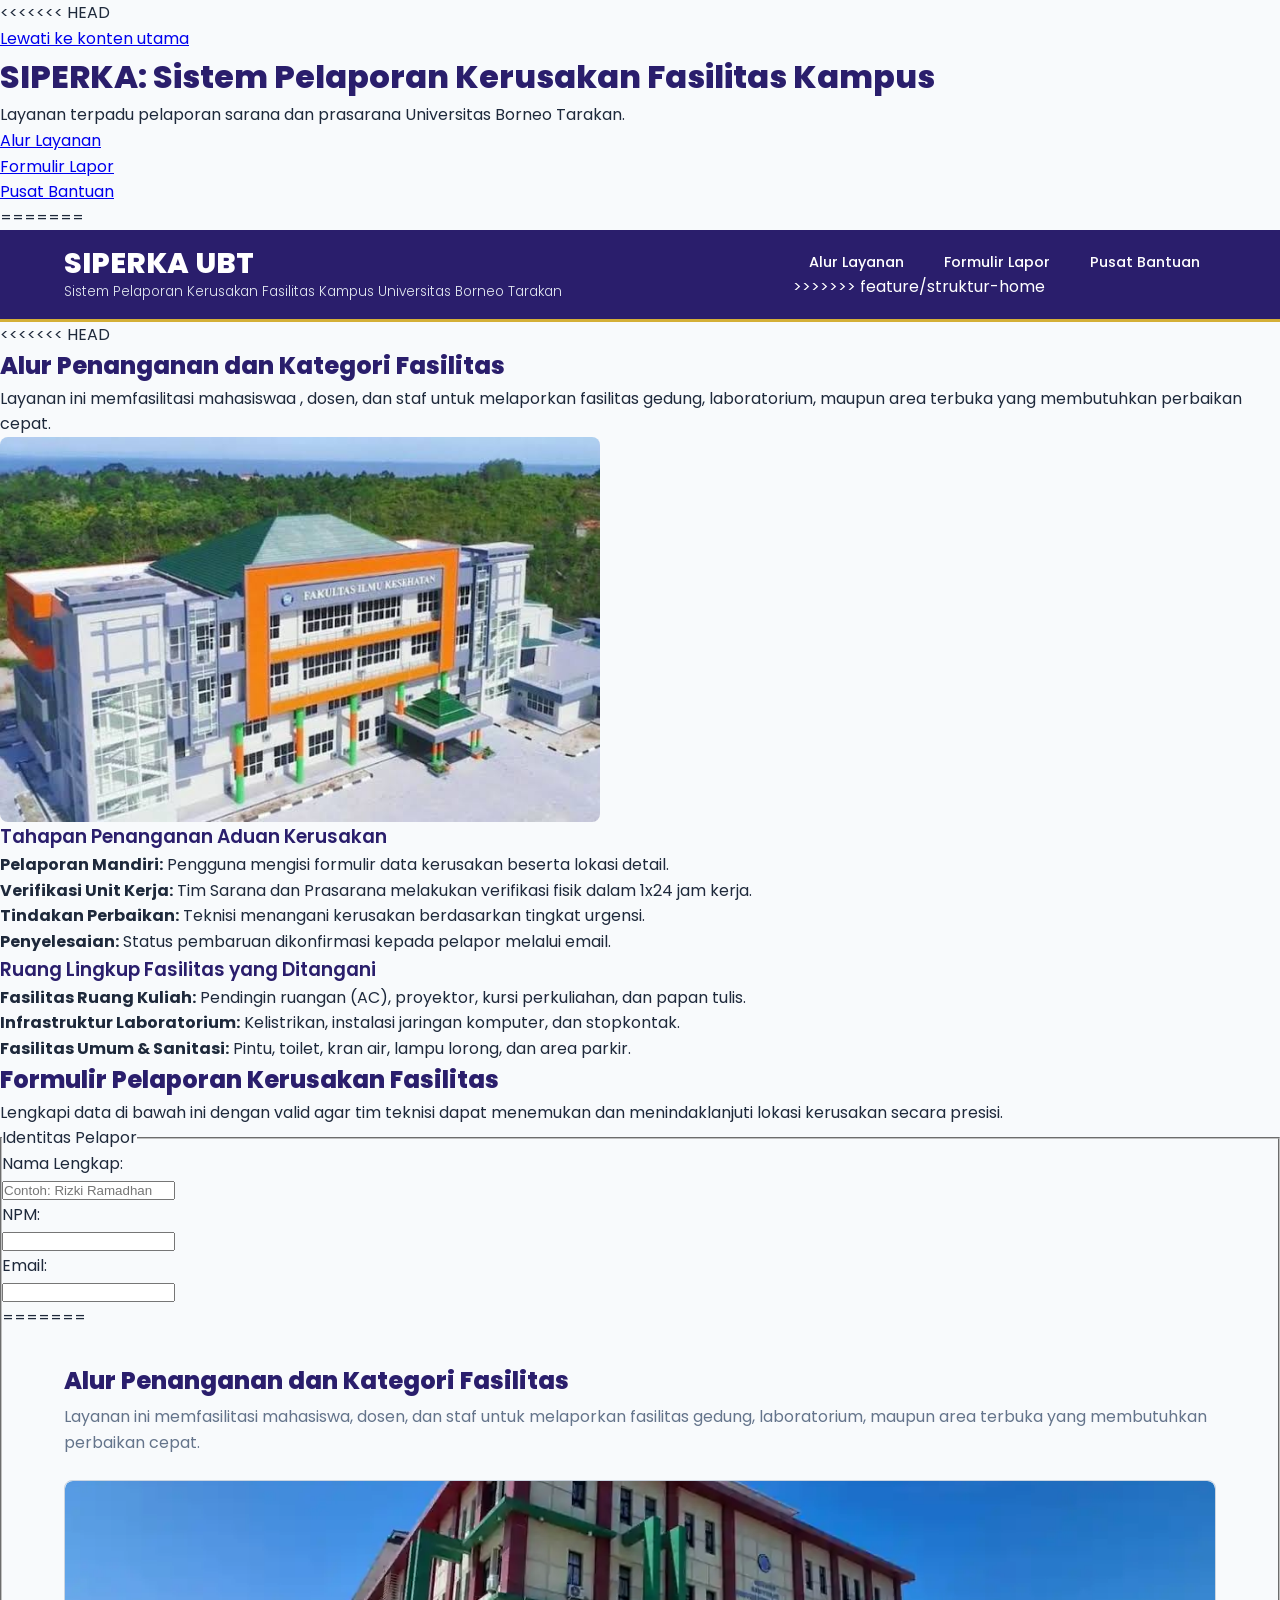
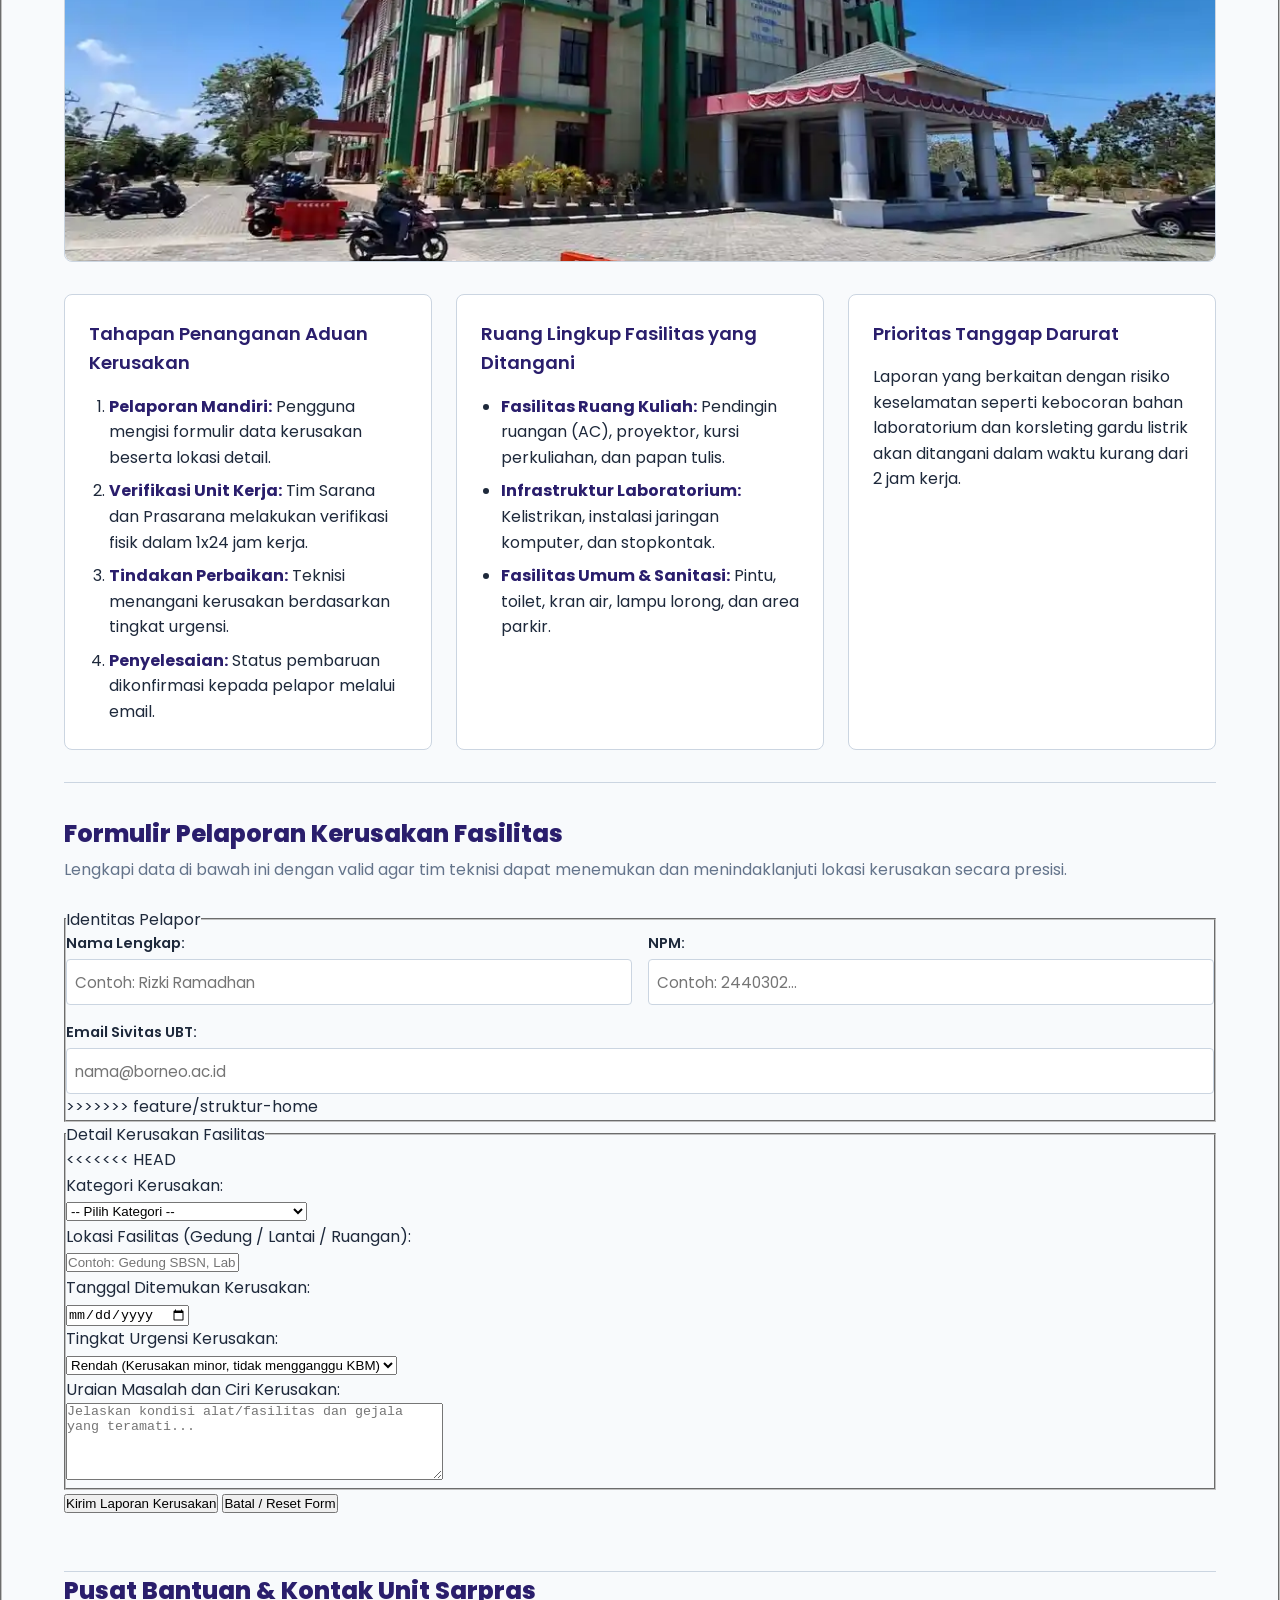
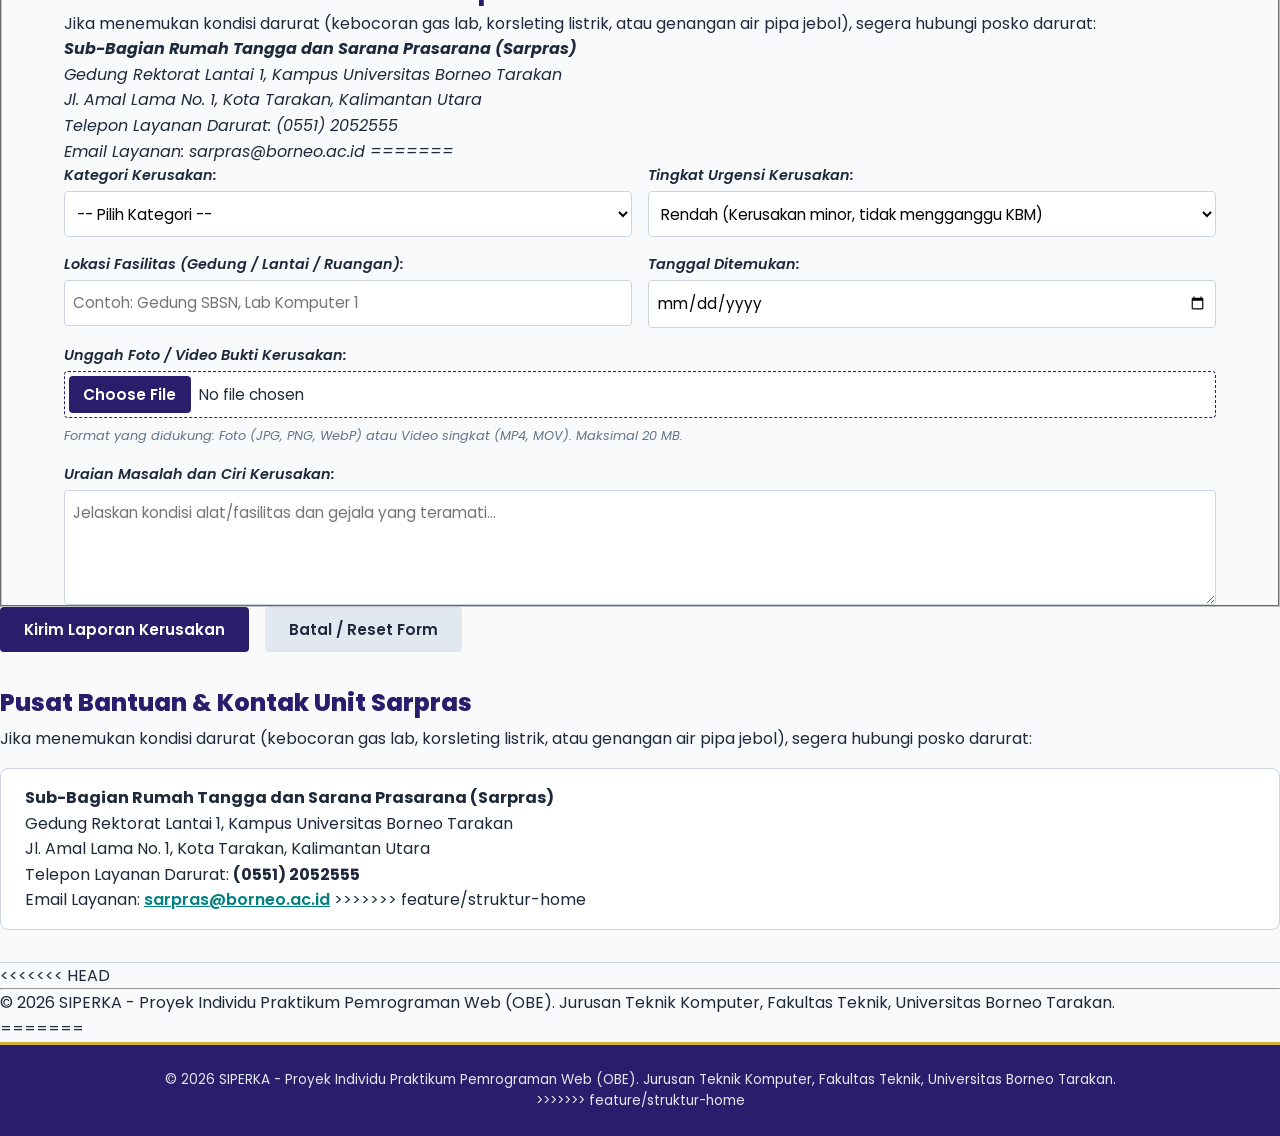
==== index.html @ dbf25e2f "keren" ====
<!DOCTYPE html>
<html lang="id">
<head>
<meta charset="utf-8">
<meta name="viewport" content="width=device-width, initial-scale=1">
<meta name="description" content="Sistem Pelaporan Kerusakan Fasilitas Kampus Universitas Borneo Tarakan untuk mendukung pemeliharaan sarana dan prasarana akademik.">
<title>SIPERKA - Sistem Pelaporan Kerusakan Kampus</title>
<<<<<<< HEAD
</head>
<body>

<header>
    <a href="#konten-utama">Lewati ke konten utama</a>
    <h1>SIPERKA: Sistem Pelaporan Kerusakan Fasilitas Kampus</h1>
    <p>Layanan terpadu pelaporan sarana dan prasarana Universitas Borneo Tarakan.</p>

    <nav aria-label="Navigasi Utama">
    <ul>
        <li><a href="#alur-layanan">Alur Layanan</a></li>
        <li><a href="#form-lapor">Formulir Lapor</a></li>
        <li><a href="#bantuan">Pusat Bantuan</a></li>
    </ul>
=======
<link rel="preconnect" href="https://fonts.googleapis.com">
<link rel="preconnect" href="https://fonts.gstatic.com" crossorigin>
<link href="https://fonts.googleapis.com/css2?family=Poppins:wght@300;400;500;600;700;800&display=swap" rel="stylesheet">
<link rel="stylesheet" href="styles.css">
</head>
<body>

<a href="#konten-utama" class="skip-link">Lewati ke konten utama</a>

<header class="site-header">
    <div class="container header-container">
    <div class="header-brand">
        <h1>SIPERKA UBT</h1>
        <p class="tagline">Sistem Pelaporan Kerusakan Fasilitas Kampus Universitas Borneo Tarakan</p>
    </div>

    <nav aria-label="Navigasi Utama" class="main-nav">
        <ul>
        <li><a href="#alur-layanan">Alur Layanan</a></li>
        <li><a href="#form-lapor">Formulir Lapor</a></li>
        <li><a href="#bantuan">Pusat Bantuan</a></li>
        </ul>
>>>>>>> feature/struktur-home
    </nav>
    </div>
</header>

<<<<<<< HEAD
<main id="konten-utama">

    <!-- Section 1: Alur Layanan & Informasi -->
    <section id="alur-layanan">
    <h2>Alur Penanganan dan Kategori Fasilitas</h2>
    <p>Layanan ini memfasilitasi mahasiswaa
    , dosen, dan staf untuk melaporkan fasilitas gedung, laboratorium, maupun area terbuka yang membutuhkan perbaikan cepat.</p>

    <figure>
        <img src="assets/images.jpg" alt="Gedung perkuliahan kampus Universitas Borneo Tarakan" width="600" height="300">
    </figure>

    <article>
        <h3>Tahapan Penanganan Aduan Kerusakan</h3>
        <ol>
        <li><strong>Pelaporan Mandiri:</strong> Pengguna mengisi formulir data kerusakan beserta lokasi detail.</li>
        <li><strong>Verifikasi Unit Kerja:</strong> Tim Sarana dan Prasarana melakukan verifikasi fisik dalam 1x24 jam kerja.</li>
        <li><strong>Tindakan Perbaikan:</strong> Teknisi menangani kerusakan berdasarkan tingkat urgensi.</li>
        <li><strong>Penyelesaian:</strong> Status pembaruan dikonfirmasi kepada pelapor melalui email.</li>
        </ol>
    </article>

    <article>
        <h3>Ruang Lingkup Fasilitas yang Ditangani</h3>
        <ul>
        <li><strong>Fasilitas Ruang Kuliah:</strong> Pendingin ruangan (AC), proyektor, kursi perkuliahan, dan papan tulis.</li>
        <li><strong>Infrastruktur Laboratorium:</strong> Kelistrikan, instalasi jaringan komputer, dan stopkontak.</li>
        <li><strong>Fasilitas Umum & Sanitasi:</strong> Pintu, toilet, kran air, lampu lorong, dan area parkir.</li>
        </ul>
    </article>
    </section>

    <!-- Section 2: Form Pelaporan -->
    <section id="form-lapor">
    <h2>Formulir Pelaporan Kerusakan Fasilitas</h2>
    <p>Lengkapi data di bawah ini dengan valid agar tim teknisi dapat menemukan dan menindaklanjuti lokasi kerusakan secara presisi.</p>

    <form action="#" method="post">
        <fieldset>
        <legend>Identitas Pelapor</legend>

        <p>
            <label for="nama-pelapor">Nama Lengkap:</label><br>
            <input type="text" id="nama-pelapor" name="nama_pelapor" placeholder="Contoh: Rizki Ramadhan" required>
        </p>

        <p>
            <label for="identitas-nomor">NPM: </label><br>
            <input type="text" id="identitas-nomor" name="identitas_nomor" required>
        </p>

        <p>
            <label for="email-pelapor">Email:</label><br>
            <input type="email" id="email-pelapor" name="email_pelapor" required>
        </p>
=======
<main id="konten-utama" class="container">

    <section id="alur-layanan" class="section-block">
    <div class="section-header">
        <h2>Alur Penanganan dan Kategori Fasilitas</h2>
        <p>Layanan ini memfasilitasi mahasiswa, dosen, dan staf untuk melaporkan fasilitas gedung, laboratorium, maupun area terbuka yang membutuhkan perbaikan cepat.</p>
    </div>

    <figure class="hero-media">
        <img src="Kampus-UBT-Pantai-Amal-17062026.webp" alt="Gedung perkuliahan kampus Universitas Borneo Tarakan" width="600" height="300">
    </figure>

    <div class="cards-grid">
        <article class="card">
        <h3>Tahapan Penanganan Aduan Kerusakan</h3>
        <ol>
            <li><strong>Pelaporan Mandiri:</strong> Pengguna mengisi formulir data kerusakan beserta lokasi detail.</li>
            <li><strong>Verifikasi Unit Kerja:</strong> Tim Sarana dan Prasarana melakukan verifikasi fisik dalam 1x24 jam kerja.</li>
            <li><strong>Tindakan Perbaikan:</strong> Teknisi menangani kerusakan berdasarkan tingkat urgensi.</li>
            <li><strong>Penyelesaian:</strong> Status pembaruan dikonfirmasi kepada pelapor melalui email.</li>
        </ol>
        </article>

        <article class="card">
        <h3>Ruang Lingkup Fasilitas yang Ditangani</h3>
        <ul>
            <li><strong>Fasilitas Ruang Kuliah:</strong> Pendingin ruangan (AC), proyektor, kursi perkuliahan, dan papan tulis.</li>
            <li><strong>Infrastruktur Laboratorium:</strong> Kelistrikan, instalasi jaringan komputer, dan stopkontak.</li>
            <li><strong>Fasilitas Umum & Sanitasi:</strong> Pintu, toilet, kran air, lampu lorong, dan area parkir.</li>
        </ul>
        </article>

        <article class="card">
        <h3>Prioritas Tanggap Darurat</h3>
        <p>Laporan yang berkaitan dengan risiko keselamatan seperti kebocoran bahan laboratorium dan korsleting gardu listrik akan ditangani dalam waktu kurang dari 2 jam kerja.</p>
        </article>
    </div>
    </section>

    <section id="form-lapor" class="section-block form-section">
    <h2>Formulir Pelaporan Kerusakan Fasilitas</h2>
    <p>Lengkapi data di bawah ini dengan valid agar tim teknisi dapat menemukan dan menindaklanjuti lokasi kerusakan secara presisi.</p>

    <form action="#" method="post" enctype="multipart/form-data" class="lapor-form">
        <fieldset>
        <legend>Identitas Pelapor</legend>
        <div class="form-grid">
            <div class="form-group">
            <label for="nama-pelapor">Nama Lengkap:</label>
            <input type="text" id="nama-pelapor" name="nama_pelapor" placeholder="Contoh: Rizki Ramadhan" required>
            </div>

            <div class="form-group">
            <label for="identitas-nomor">NPM:</label>
            <input type="text" id="identitas-nomor" name="identitas_nomor" placeholder="Contoh: 2440302..." required>
            </div>

            <div class="form-group form-span-full">
            <label for="email-pelapor">Email Sivitas UBT:</label>
            <input type="email" id="email-pelapor" name="email_pelapor" placeholder="nama@borneo.ac.id" required>
            </div>
        </div>
>>>>>>> feature/struktur-home
        </fieldset>

        <fieldset>
        <legend>Detail Kerusakan Fasilitas</legend>
<<<<<<< HEAD

        <p>
            <label for="kategori-fasilitas">Kategori Kerusakan:</label><br>
            <select id="kategori-fasilitas" name="kategori_fasilitas" required>
            <option value="">-- Pilih Kategori --</option>
            <option value="kelistrikan">Kelistrikan & Penerangan</option>
            <option value="elektronik">Peralatan Elektronik (AC / Proyektor)</option>
            <option value="furnitur">Furnitur (Meja / Kursi / Lemari)</option>
            <option value="sanitasi">Sanitasi & Plumbing (Toilet / Air)</option>
            <option value="jaringan">Infrastruktur Komputer / Jaringan</option>
            </select>
        </p>

        <p>
            <label for="lokasi-gedung">Lokasi Fasilitas (Gedung / Lantai / Ruangan):</label><br>
            <input type="text" id="lokasi-gedung" name="lokasi_gedung" placeholder="Contoh: Gedung SBSN, Lab Komputer 1" required>
        </p>

        <p>
            <label for="tanggal-ditemukan">Tanggal Ditemukan Kerusakan:</label><br>
            <input type="date" id="tanggal-ditemukan" name="tanggal_ditemukan" required>
        </p>

        <p>
            <label for="tingkat-urgensi">Tingkat Urgensi Kerusakan:</label><br>
            <select id="tingkat-urgensi" name="tingkat_urgensi" required>
            <option value="rendah">Rendah (Kerusakan minor, tidak mengganggu KBM)</option>
            <option value="sedang">Sedang (Sebagian aktivitas terhambat)</option>
            <option value="tinggi">Tinggi (Kritis, ruang/alat tidak dapat digunakan)</option>
            </select>
        </p>

        <p>
            <label for="deskripsi-laporan">Uraian Masalah dan Ciri Kerusakan:</label><br>
            <textarea id="deskripsi-laporan" name="deskripsi_laporan" rows="5" cols="45" placeholder="Jelaskan kondisi alat/fasilitas dan gejala yang teramati..." required></textarea>
        </p>
        </fieldset>

        <p>
        <button type="submit">Kirim Laporan Kerusakan</button>
        <button type="reset">Batal / Reset Form</button>
        </p>
    </form>
    </section>

    <!-- Section 3: Pusat Bantuan & Kontak -->
    <section id="bantuan">
    <h2>Pusat Bantuan & Kontak Unit Sarpras</h2>
    <p>Jika menemukan kondisi darurat (kebocoran gas lab, korsleting listrik, atau genangan air pipa jebol), segera hubungi posko darurat:</p>
    
    <address>
        <strong>Sub-Bagian Rumah Tangga dan Sarana Prasarana (Sarpras)</strong><br>
        Gedung Rektorat Lantai 1, Kampus Universitas Borneo Tarakan<br>
        Jl. Amal Lama No. 1, Kota Tarakan, Kalimantan Utara<br>
        Telepon Layanan Darurat: (0551) 2052555<br>
        Email Layanan: sarpras@borneo.ac.id
=======
        <div class="form-grid">
            <div class="form-group">
            <label for="kategori-fasilitas">Kategori Kerusakan:</label>
            <select id="kategori-fasilitas" name="kategori_fasilitas" required>
                <option value="">-- Pilih Kategori --</option>
                <option value="kelistrikan">Kelistrikan & Penerangan</option>
                <option value="elektronik">Peralatan Elektronik (AC / Proyektor)</option>
                <option value="furnitur">Furnitur (Meja / Kursi / Lemari)</option>
                <option value="sanitasi">Sanitasi & Plumbing (Toilet / Air)</option>
                <option value="jaringan">Infrastruktur Komputer / Jaringan</option>
            </select>
            </div>

            <div class="form-group">
            <label for="tingkat-urgensi">Tingkat Urgensi Kerusakan:</label>
            <select id="tingkat-urgensi" name="tingkat_urgensi" required>
                <option value="rendah">Rendah (Kerusakan minor, tidak mengganggu KBM)</option>
                <option value="sedang">Sedang (Sebagian aktivitas terhambat)</option>
                <option value="tinggi">Tinggi (Kritis, ruang/alat tidak dapat digunakan)</option>
            </select>
            </div>

            <div class="form-group">
            <label for="lokasi-gedung">Lokasi Fasilitas (Gedung / Lantai / Ruangan):</label>
            <input type="text" id="lokasi-gedung" name="lokasi_gedung" placeholder="Contoh: Gedung SBSN, Lab Komputer 1" required>
            </div>

            <div class="form-group">
            <label for="tanggal-ditemukan">Tanggal Ditemukan:</label>
            <input type="date" id="tanggal-ditemukan" name="tanggal_ditemukan" required>
            </div>

            <div class="form-group form-span-full">
            <label for="bukti-kerusakan">Unggah Foto / Video Bukti Kerusakan:</label>
            <input type="file" id="bukti-kerusakan" name="bukti_kerusakan" accept="image/*,video/*" aria-describedby="petunjuk-file">
            <small id="petunjuk-file" class="form-help">Format yang didukung: Foto (JPG, PNG, WebP) atau Video singkat (MP4, MOV). Maksimal 20 MB.</small>
            </div>

            <div class="form-group form-span-full">
            <label for="deskripsi-laporan">Uraian Masalah dan Ciri Kerusakan:</label>
            <textarea id="deskripsi-laporan" name="deskripsi_laporan" rows="4" placeholder="Jelaskan kondisi alat/fasilitas dan gejala yang teramati..." required></textarea>
            </div>
        </div>
        </fieldset>

        <div class="form-actions">
        <button type="submit" class="btn btn-primary">Kirim Laporan Kerusakan</button>
        <button type="reset" class="btn btn-secondary">Batal / Reset Form</button>
        </div>
    </form>
    </section>

    <section id="bantuan" class="section-block assistance-section">
    <h2>Pusat Bantuan & Kontak Unit Sarpras</h2>
    <p>Jika menemukan kondisi darurat (kebocoran gas lab, korsleting listrik, atau genangan air pipa jebol), segera hubungi posko darurat:</p>
    
    <address class="contact-box">
        <strong>Sub-Bagian Rumah Tangga dan Sarana Prasarana (Sarpras)</strong><br>
        Gedung Rektorat Lantai 1, Kampus Universitas Borneo Tarakan<br>
        Jl. Amal Lama No. 1, Kota Tarakan, Kalimantan Utara<br>
        <span>Telepon Layanan Darurat: <strong>(0551) 2052555</strong></span><br>
        <span>Email Layanan: <a href="mailto:sarpras@borneo.ac.id">sarpras@borneo.ac.id</a></span>
>>>>>>> feature/struktur-home
    </address>
    </section>

</main>

<<<<<<< HEAD
<!-- Footer -->
<footer>
    <hr>
    <p>&copy; 2026 SIPERKA - Proyek Individu Praktikum Pemrograman Web (OBE). Jurusan Teknik Komputer, Fakultas Teknik, Universitas Borneo Tarakan.</p>
=======
<footer class="site-footer">
    <div class="container">
    <p>&copy; 2026 SIPERKA - Proyek Individu Praktikum Pemrograman Web (OBE). Jurusan Teknik Komputer, Fakultas Teknik, Universitas Borneo Tarakan.</p>
    </div>
>>>>>>> feature/struktur-home
</footer>

</body>
</html>
---- styles.css ----
:root {
--color-primary: #2a1e6c;
--color-gold: #D4AF37;
--color-teal: #008080;
--color-white: #ffffff;
--color-bg: #f8fafc;
--color-text: #1e293b;
--color-muted: #64748b;
--color-border: #cbd5e1;
--space-xs: 0.25rem;
--space-sm: 0.5rem;
--space-md: 1rem;
--space-lg: 1.5rem;
--space-xl: 2rem;
--radius: 0.5rem;
--radius-sm: 0.25rem;
}

*,
*::before,
*::after {
box-sizing: border-box;
margin: 0;
padding: 0;
}

body {
font-family: 'Poppins', sans-serif;
font-weight: 400;
line-height: 1.6;
color: var(--color-text);
background-color: var(--color-bg);
}

h1, h2 {
font-family: 'Poppins', sans-serif;
font-weight: 800;
color: var(--color-primary);
}

h3 {
font-family: 'Poppins', sans-serif;
font-weight: 600;
color: var(--color-primary);
}

img {
max-width: 100%;
height: auto;
display: block;
border-radius: var(--radius);
}

.skip-link {
position: absolute;
top: -100px;
left: 1rem;
background: var(--color-gold);
color: var(--color-primary);
padding: var(--space-sm) var(--space-md);
border-radius: var(--radius-sm);
z-index: 999;
text-decoration: none;
font-weight: 700;
transition: top 0.2s ease;
}

.skip-link:focus {
top: 1rem;
}

.container {
width: min(100% - 2rem, 72rem);
margin-inline: auto;
}

.site-header {
background-color: var(--color-primary);
color: var(--color-white);
border-bottom: 3px solid var(--color-gold);
padding-block: var(--space-md);
}

.header-container {
display: flex;
flex-direction: column;
gap: var(--space-md);
align-items: flex-start;
}

.header-brand h1 {
font-size: 1.6rem;
color: var(--color-white);
line-height: 1.2;
}

.header-brand .tagline {
font-size: 0.85rem;
color: #e2e8f0;
font-weight: 300;
}

.main-nav ul {
display: flex;
flex-wrap: wrap;
gap: var(--space-sm);
list-style: none;
}

.main-nav a {
text-decoration: none;
color: var(--color-white);
font-weight: 500;
font-size: 0.9rem;
padding: var(--space-xs) var(--space-md);
border-radius: var(--radius-sm);
transition: background-color 0.2s, color 0.2s;
}

.main-nav a:hover {
background-color: var(--color-gold);
color: var(--color-primary);
}

.section-block {
padding-block: var(--space-xl);
border-bottom: 1px solid var(--color-border);
}

.section-header h2 {
font-size: 1.5rem;
margin-bottom: var(--space-xs);
}

.section-header p {
color: var(--color-muted);
margin-bottom: var(--space-lg);
}

.hero-media {
margin-bottom: var(--space-xl);
overflow: hidden;
border-radius: var(--radius);
border: 1px solid var(--color-border);
}

.hero-media img {
width: 100%;
object-fit: cover;
}

.cards-grid {
display: grid;
grid-template-columns: repeat(auto-fit, minmax(18rem, 1fr));
gap: var(--space-lg);
}

.card {
background-color: var(--color-white);
border: 1px solid var(--color-border);
border-radius: var(--radius);
padding: var(--space-lg);
display: flex;
flex-direction: column;
}

.card h3 {
font-size: 1.15rem;
margin-bottom: var(--space-md);
}

.card ol,
.card ul {
padding-left: 1.25rem;
display: flex;
flex-direction: column;
gap: var(--space-sm);
}

.card strong {
color: var(--color-primary);
}

.form-section h2 {
margin-bottom: var(--space-xs);
}

.form-section > p {
color: var(--color-muted);
margin-bottom: var(--space-lg);
}

.lapor-form fieldset {
background: var(--color-white);
border: 1px solid var(--color-border);
border-radius: var(--radius);
padding: var(--space-lg);
margin-bottom: var(--space-lg);
}

.lapor-form legend {
font-weight: 700;
color: var(--color-primary);
padding-inline: var(--space-sm);
}

.form-grid {
display: grid;
grid-template-columns: 1fr;
gap: var(--space-md);
}

.form-group {
display: flex;
flex-direction: column;
gap: var(--space-xs);
}

.form-group label {
font-weight: 600;
font-size: 0.9rem;
}

.form-group input,
.form-group select,
.form-group textarea {
width: 100%;
padding: 0.65rem var(--space-sm);
border: 1px solid var(--color-border);
border-radius: var(--radius-sm);
font-size: 0.95rem;
background-color: #ffffff;
font-family: inherit;
}

input[type="file"] {
padding: var(--space-xs);
background-color: var(--color-white);
cursor: pointer;
border: 1px dashed var(--color-primary);
}

input[type="file"]::file-selector-button {
background-color: var(--color-primary);
color: var(--color-white);
border: none;
padding: 0.45rem 0.9rem;
border-radius: var(--radius-sm);
font-family: inherit;
font-weight: 600;
cursor: pointer;
margin-right: var(--space-sm);
}

input[type="file"]::file-selector-button:hover {
background-color: var(--color-gold);
color: var(--color-primary);
}

.form-help {
font-size: 0.8rem;
color: var(--color-muted);
margin-top: var(--space-xs);
}

.form-actions {
display: flex;
flex-wrap: wrap;
gap: var(--space-md);
}

.btn {
display: inline-flex;
align-items: center;
justify-content: center;
padding: 0.7rem 1.5rem;
font-size: 0.95rem;
font-family: inherit;
font-weight: 600;
border-radius: var(--radius-sm);
border: none;
cursor: pointer;
transition: opacity 0.15s ease;
}

.btn:active {
opacity: 0.9;
}

.btn-primary {
background-color: var(--color-primary);
color: var(--color-white);
}

.btn-primary:hover {
background-color: var(--color-gold);
color: var(--color-primary);
}

.btn-secondary {
background-color: #e2e8f0;
color: var(--color-text);
}

.btn-secondary:hover {
background-color: #cbd5e1;
}

.assistance-section h2 {
margin-bottom: var(--space-xs);
}

.contact-box {
margin-top: var(--space-md);
background: var(--color-white);
border: 1px solid var(--color-border);
padding: var(--space-md) var(--space-lg);
border-radius: var(--radius);
font-style: normal;
}

.contact-box a {
color: var(--color-teal);
font-weight: 600;
text-decoration: underline;
}

.site-footer {
background-color: var(--color-primary);
color: #e2e8f0;
padding-block: var(--space-lg);
font-size: 0.85rem;
text-align: center;
border-top: 3px solid var(--color-gold);
}

a:focus-visible,
button:focus-visible,
input:focus-visible,
select:focus-visible,
textarea:focus-visible {
outline: 3px solid var(--color-gold);
outline-offset: 2px;
}

@media (min-width: 48rem) {
.header-container {
    flex-direction: row;
    justify-content: space-between;
    align-items: center;
}

.header-brand h1 {
    font-size: 1.8rem;
}

.form-grid {
    grid-template-columns: 1fr 1fr;
}

.form-span-full {
    grid-column: 1 / -1;
}

.hero-media img {
    height: 380px;
}
}
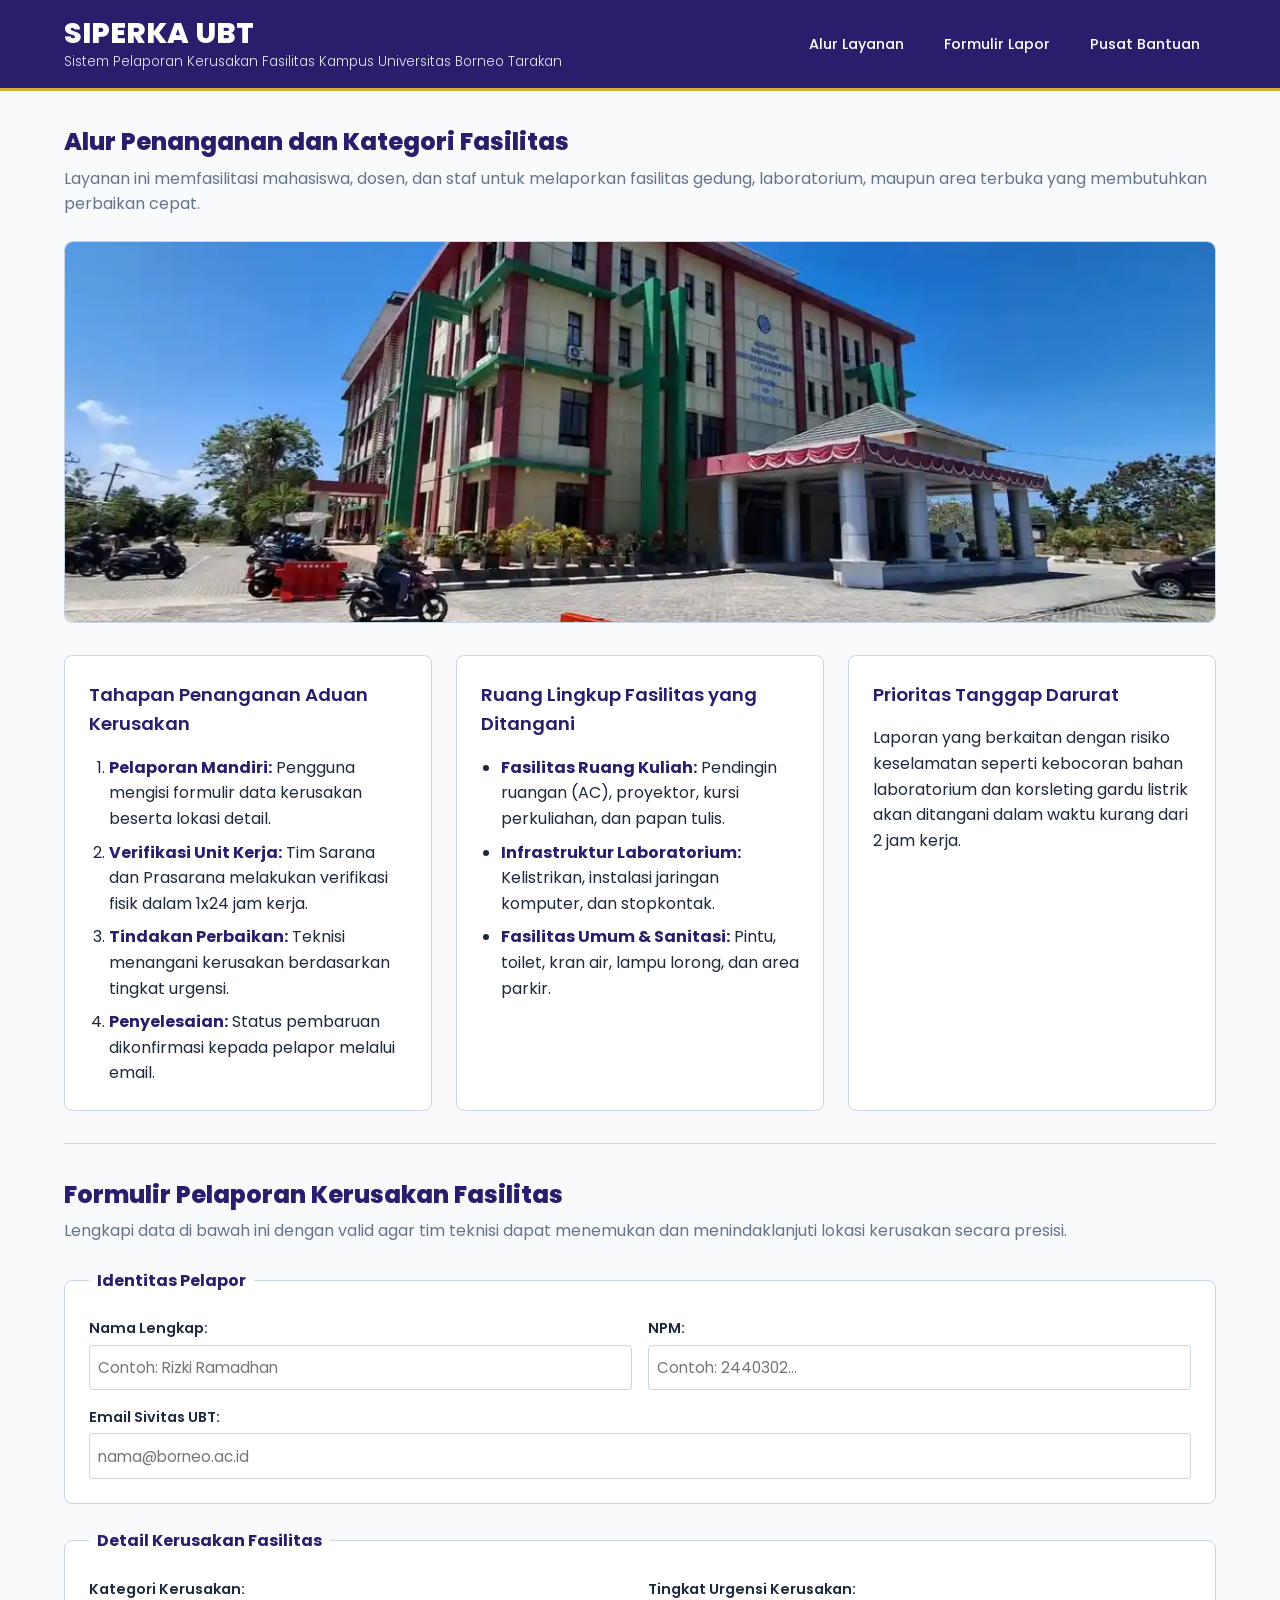
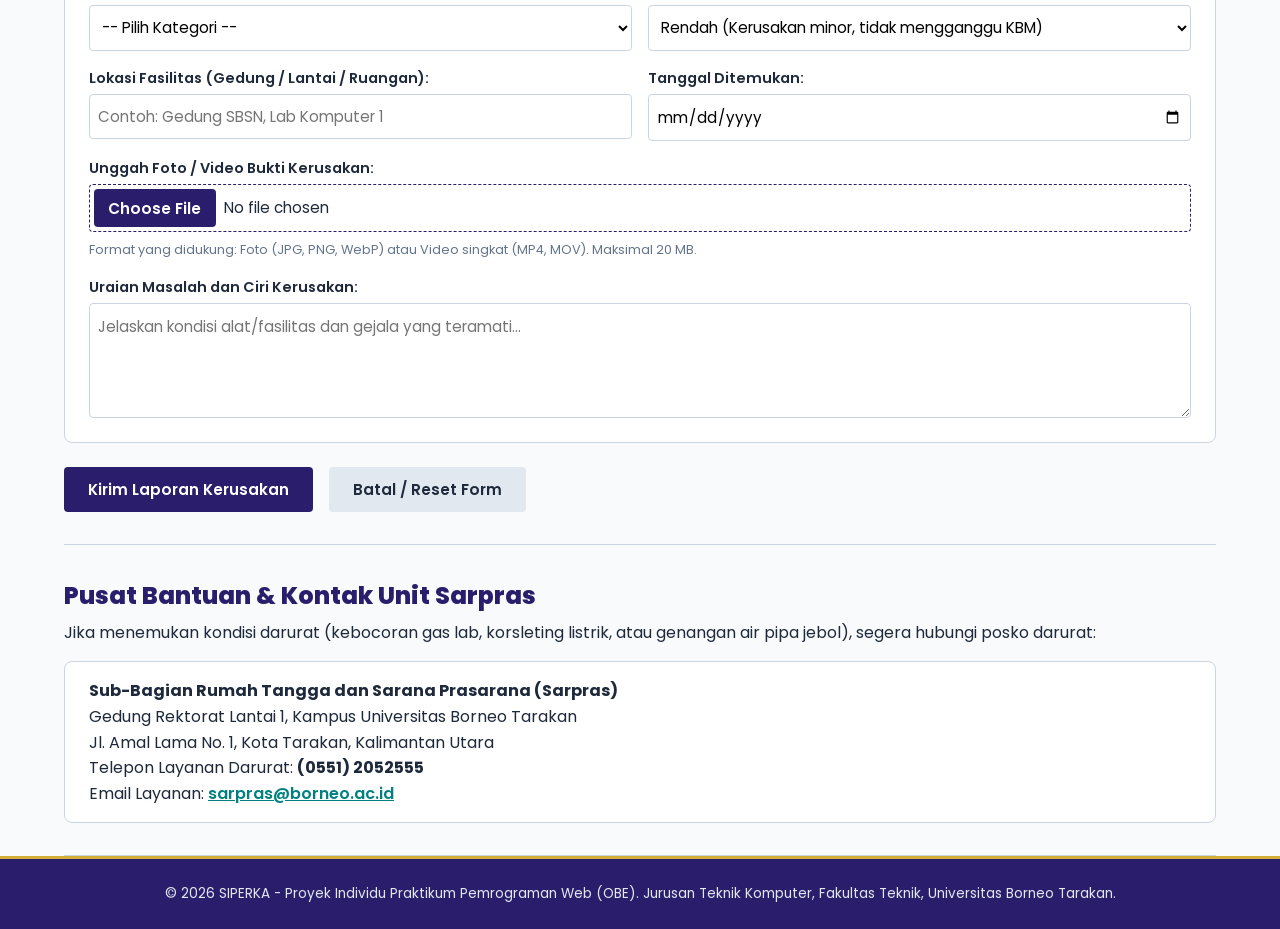
==== commit 662f4964: "pindahkan ke main" ====
--- a/index.html
+++ b/index.html
@@ -5,22 +5,6 @@
 <meta name="viewport" content="width=device-width, initial-scale=1">
 <meta name="description" content="Sistem Pelaporan Kerusakan Fasilitas Kampus Universitas Borneo Tarakan untuk mendukung pemeliharaan sarana dan prasarana akademik.">
 <title>SIPERKA - Sistem Pelaporan Kerusakan Kampus</title>
-<<<<<<< HEAD
-</head>
-<body>
-
-<header>
-    <a href="#konten-utama">Lewati ke konten utama</a>
-    <h1>SIPERKA: Sistem Pelaporan Kerusakan Fasilitas Kampus</h1>
-    <p>Layanan terpadu pelaporan sarana dan prasarana Universitas Borneo Tarakan.</p>
-
-    <nav aria-label="Navigasi Utama">
-    <ul>
-        <li><a href="#alur-layanan">Alur Layanan</a></li>
-        <li><a href="#form-lapor">Formulir Lapor</a></li>
-        <li><a href="#bantuan">Pusat Bantuan</a></li>
-    </ul>
-=======
 <link rel="preconnect" href="https://fonts.googleapis.com">
 <link rel="preconnect" href="https://fonts.gstatic.com" crossorigin>
 <link href="https://fonts.googleapis.com/css2?family=Poppins:wght@300;400;500;600;700;800&display=swap" rel="stylesheet">
@@ -43,68 +27,10 @@
         <li><a href="#form-lapor">Formulir Lapor</a></li>
         <li><a href="#bantuan">Pusat Bantuan</a></li>
         </ul>
->>>>>>> feature/struktur-home
     </nav>
     </div>
 </header>
 
-<<<<<<< HEAD
-<main id="konten-utama">
-
-    <!-- Section 1: Alur Layanan & Informasi -->
-    <section id="alur-layanan">
-    <h2>Alur Penanganan dan Kategori Fasilitas</h2>
-    <p>Layanan ini memfasilitasi mahasiswaa
-    , dosen, dan staf untuk melaporkan fasilitas gedung, laboratorium, maupun area terbuka yang membutuhkan perbaikan cepat.</p>
-
-    <figure>
-        <img src="assets/images.jpg" alt="Gedung perkuliahan kampus Universitas Borneo Tarakan" width="600" height="300">
-    </figure>
-
-    <article>
-        <h3>Tahapan Penanganan Aduan Kerusakan</h3>
-        <ol>
-        <li><strong>Pelaporan Mandiri:</strong> Pengguna mengisi formulir data kerusakan beserta lokasi detail.</li>
-        <li><strong>Verifikasi Unit Kerja:</strong> Tim Sarana dan Prasarana melakukan verifikasi fisik dalam 1x24 jam kerja.</li>
-        <li><strong>Tindakan Perbaikan:</strong> Teknisi menangani kerusakan berdasarkan tingkat urgensi.</li>
-        <li><strong>Penyelesaian:</strong> Status pembaruan dikonfirmasi kepada pelapor melalui email.</li>
-        </ol>
-    </article>
-
-    <article>
-        <h3>Ruang Lingkup Fasilitas yang Ditangani</h3>
-        <ul>
-        <li><strong>Fasilitas Ruang Kuliah:</strong> Pendingin ruangan (AC), proyektor, kursi perkuliahan, dan papan tulis.</li>
-        <li><strong>Infrastruktur Laboratorium:</strong> Kelistrikan, instalasi jaringan komputer, dan stopkontak.</li>
-        <li><strong>Fasilitas Umum & Sanitasi:</strong> Pintu, toilet, kran air, lampu lorong, dan area parkir.</li>
-        </ul>
-    </article>
-    </section>
-
-    <!-- Section 2: Form Pelaporan -->
-    <section id="form-lapor">
-    <h2>Formulir Pelaporan Kerusakan Fasilitas</h2>
-    <p>Lengkapi data di bawah ini dengan valid agar tim teknisi dapat menemukan dan menindaklanjuti lokasi kerusakan secara presisi.</p>
-
-    <form action="#" method="post">
-        <fieldset>
-        <legend>Identitas Pelapor</legend>
-
-        <p>
-            <label for="nama-pelapor">Nama Lengkap:</label><br>
-            <input type="text" id="nama-pelapor" name="nama_pelapor" placeholder="Contoh: Rizki Ramadhan" required>
-        </p>
-
-        <p>
-            <label for="identitas-nomor">NPM: </label><br>
-            <input type="text" id="identitas-nomor" name="identitas_nomor" required>
-        </p>
-
-        <p>
-            <label for="email-pelapor">Email:</label><br>
-            <input type="email" id="email-pelapor" name="email_pelapor" required>
-        </p>
-=======
 <main id="konten-utama" class="container">
 
     <section id="alur-layanan" class="section-block">
@@ -167,69 +93,10 @@
             <input type="email" id="email-pelapor" name="email_pelapor" placeholder="nama@borneo.ac.id" required>
             </div>
         </div>
->>>>>>> feature/struktur-home
         </fieldset>
 
         <fieldset>
         <legend>Detail Kerusakan Fasilitas</legend>
-<<<<<<< HEAD
-
-        <p>
-            <label for="kategori-fasilitas">Kategori Kerusakan:</label><br>
-            <select id="kategori-fasilitas" name="kategori_fasilitas" required>
-            <option value="">-- Pilih Kategori --</option>
-            <option value="kelistrikan">Kelistrikan & Penerangan</option>
-            <option value="elektronik">Peralatan Elektronik (AC / Proyektor)</option>
-            <option value="furnitur">Furnitur (Meja / Kursi / Lemari)</option>
-            <option value="sanitasi">Sanitasi & Plumbing (Toilet / Air)</option>
-            <option value="jaringan">Infrastruktur Komputer / Jaringan</option>
-            </select>
-        </p>
-
-        <p>
-            <label for="lokasi-gedung">Lokasi Fasilitas (Gedung / Lantai / Ruangan):</label><br>
-            <input type="text" id="lokasi-gedung" name="lokasi_gedung" placeholder="Contoh: Gedung SBSN, Lab Komputer 1" required>
-        </p>
-
-        <p>
-            <label for="tanggal-ditemukan">Tanggal Ditemukan Kerusakan:</label><br>
-            <input type="date" id="tanggal-ditemukan" name="tanggal_ditemukan" required>
-        </p>
-
-        <p>
-            <label for="tingkat-urgensi">Tingkat Urgensi Kerusakan:</label><br>
-            <select id="tingkat-urgensi" name="tingkat_urgensi" required>
-            <option value="rendah">Rendah (Kerusakan minor, tidak mengganggu KBM)</option>
-            <option value="sedang">Sedang (Sebagian aktivitas terhambat)</option>
-            <option value="tinggi">Tinggi (Kritis, ruang/alat tidak dapat digunakan)</option>
-            </select>
-        </p>
-
-        <p>
-            <label for="deskripsi-laporan">Uraian Masalah dan Ciri Kerusakan:</label><br>
-            <textarea id="deskripsi-laporan" name="deskripsi_laporan" rows="5" cols="45" placeholder="Jelaskan kondisi alat/fasilitas dan gejala yang teramati..." required></textarea>
-        </p>
-        </fieldset>
-
-        <p>
-        <button type="submit">Kirim Laporan Kerusakan</button>
-        <button type="reset">Batal / Reset Form</button>
-        </p>
-    </form>
-    </section>
-
-    <!-- Section 3: Pusat Bantuan & Kontak -->
-    <section id="bantuan">
-    <h2>Pusat Bantuan & Kontak Unit Sarpras</h2>
-    <p>Jika menemukan kondisi darurat (kebocoran gas lab, korsleting listrik, atau genangan air pipa jebol), segera hubungi posko darurat:</p>
-    
-    <address>
-        <strong>Sub-Bagian Rumah Tangga dan Sarana Prasarana (Sarpras)</strong><br>
-        Gedung Rektorat Lantai 1, Kampus Universitas Borneo Tarakan<br>
-        Jl. Amal Lama No. 1, Kota Tarakan, Kalimantan Utara<br>
-        Telepon Layanan Darurat: (0551) 2052555<br>
-        Email Layanan: sarpras@borneo.ac.id
-=======
         <div class="form-grid">
             <div class="form-group">
             <label for="kategori-fasilitas">Kategori Kerusakan:</label>
@@ -292,23 +159,15 @@
         Jl. Amal Lama No. 1, Kota Tarakan, Kalimantan Utara<br>
         <span>Telepon Layanan Darurat: <strong>(0551) 2052555</strong></span><br>
         <span>Email Layanan: <a href="mailto:sarpras@borneo.ac.id">sarpras@borneo.ac.id</a></span>
->>>>>>> feature/struktur-home
     </address>
     </section>
 
 </main>
 
-<<<<<<< HEAD
-<!-- Footer -->
-<footer>
-    <hr>
-    <p>&copy; 2026 SIPERKA - Proyek Individu Praktikum Pemrograman Web (OBE). Jurusan Teknik Komputer, Fakultas Teknik, Universitas Borneo Tarakan.</p>
-=======
 <footer class="site-footer">
     <div class="container">
     <p>&copy; 2026 SIPERKA - Proyek Individu Praktikum Pemrograman Web (OBE). Jurusan Teknik Komputer, Fakultas Teknik, Universitas Borneo Tarakan.</p>
     </div>
->>>>>>> feature/struktur-home
 </footer>
 
 </body>
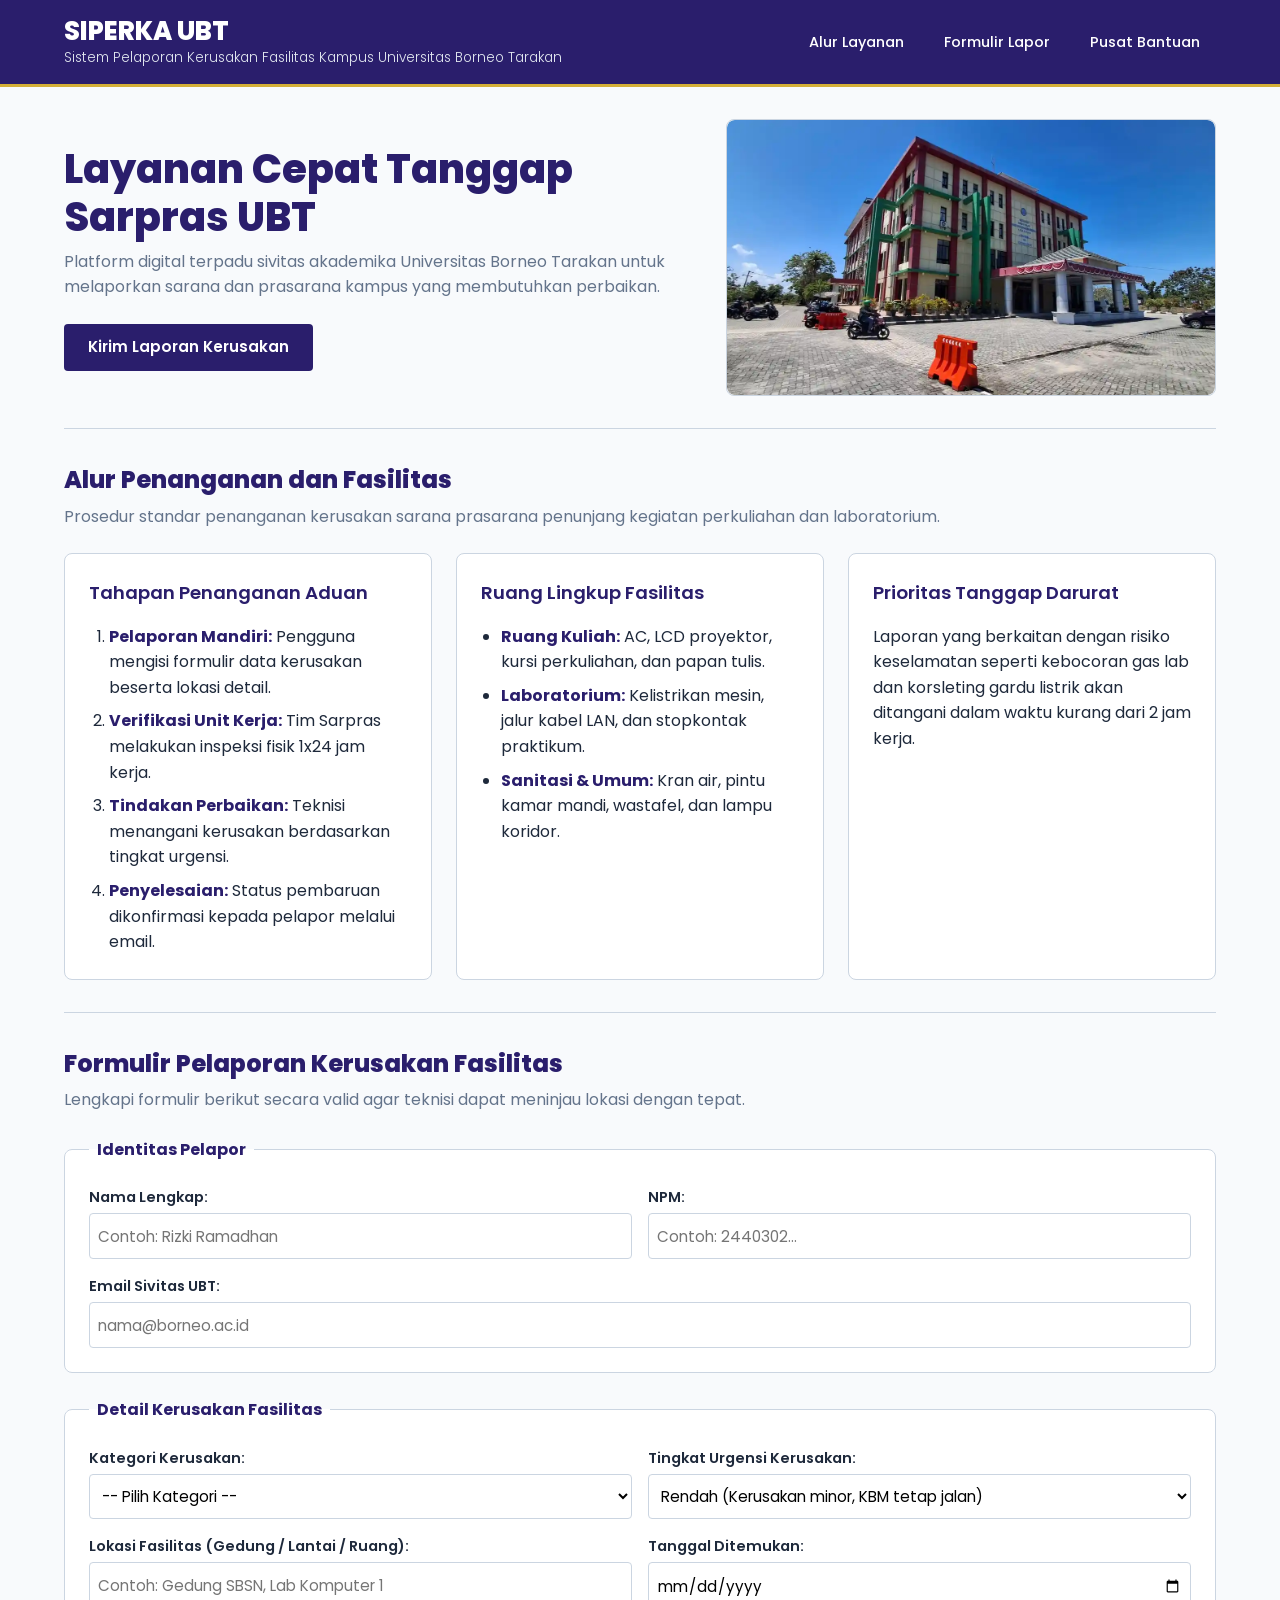
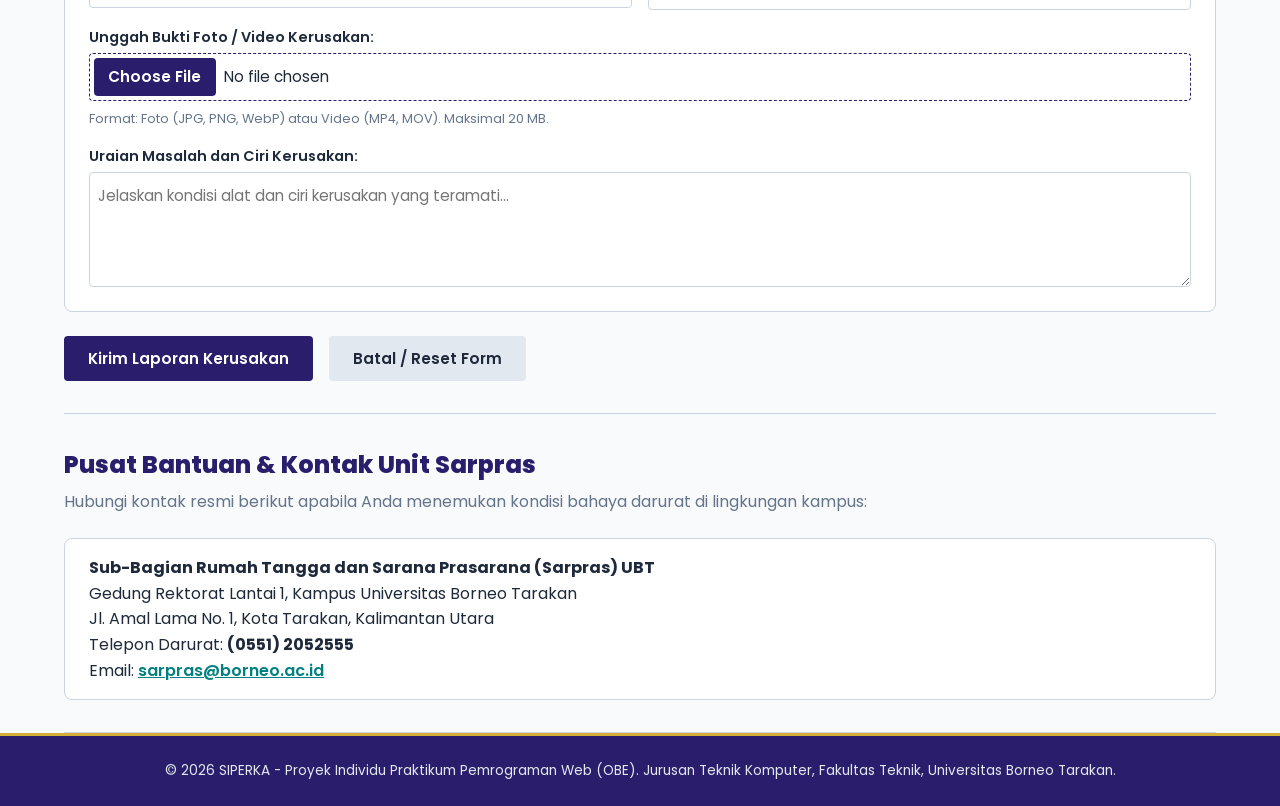
==== commit 5e9ce8e0: "update terbaru" ====
--- a/index.html
+++ b/index.html
@@ -33,46 +33,55 @@
 
 <main id="konten-utama" class="container">
 
+    <section class="hero-showcase">
+    <div class="hero-text">
+        <h2 class="hero-heading">Layanan Cepat Tanggap Sarpras UBT</h2>
+        <p class="hero-desc">Platform digital terpadu sivitas akademika Universitas Borneo Tarakan untuk melaporkan sarana dan prasarana kampus yang membutuhkan perbaikan.</p>
+        <a href="#form-lapor" class="btn btn-primary">Kirim Laporan Kerusakan</a>
+    </div>
+    <figure class="hero-media-box">
+        <img src="Kampus-UBT-Pantai-Amal-17062026.webp" alt="Gedung Kampus Universitas Borneo Tarakan" class="hero-img">
+    </figure>
+    </section>
+
     <section id="alur-layanan" class="section-block">
     <div class="section-header">
-        <h2>Alur Penanganan dan Kategori Fasilitas</h2>
-        <p>Layanan ini memfasilitasi mahasiswa, dosen, dan staf untuk melaporkan fasilitas gedung, laboratorium, maupun area terbuka yang membutuhkan perbaikan cepat.</p>
+        <h2>Alur Penanganan dan Fasilitas</h2>
+        <p>Prosedur standar penanganan kerusakan sarana prasarana penunjang kegiatan perkuliahan dan laboratorium.</p>
     </div>
-
-    <figure class="hero-media">
-        <img src="Kampus-UBT-Pantai-Amal-17062026.webp" alt="Gedung perkuliahan kampus Universitas Borneo Tarakan" width="600" height="300">
-    </figure>
 
     <div class="cards-grid">
         <article class="card">
-        <h3>Tahapan Penanganan Aduan Kerusakan</h3>
+        <h3>Tahapan Penanganan Aduan</h3>
         <ol>
             <li><strong>Pelaporan Mandiri:</strong> Pengguna mengisi formulir data kerusakan beserta lokasi detail.</li>
-            <li><strong>Verifikasi Unit Kerja:</strong> Tim Sarana dan Prasarana melakukan verifikasi fisik dalam 1x24 jam kerja.</li>
+            <li><strong>Verifikasi Unit Kerja:</strong> Tim Sarpras melakukan inspeksi fisik 1x24 jam kerja.</li>
             <li><strong>Tindakan Perbaikan:</strong> Teknisi menangani kerusakan berdasarkan tingkat urgensi.</li>
             <li><strong>Penyelesaian:</strong> Status pembaruan dikonfirmasi kepada pelapor melalui email.</li>
         </ol>
         </article>
 
         <article class="card">
-        <h3>Ruang Lingkup Fasilitas yang Ditangani</h3>
+        <h3>Ruang Lingkup Fasilitas</h3>
         <ul>
-            <li><strong>Fasilitas Ruang Kuliah:</strong> Pendingin ruangan (AC), proyektor, kursi perkuliahan, dan papan tulis.</li>
-            <li><strong>Infrastruktur Laboratorium:</strong> Kelistrikan, instalasi jaringan komputer, dan stopkontak.</li>
-            <li><strong>Fasilitas Umum & Sanitasi:</strong> Pintu, toilet, kran air, lampu lorong, dan area parkir.</li>
+            <li><strong>Ruang Kuliah:</strong> AC, LCD proyektor, kursi perkuliahan, dan papan tulis.</li>
+            <li><strong>Laboratorium:</strong> Kelistrikan mesin, jalur kabel LAN, dan stopkontak praktikum.</li>
+            <li><strong>Sanitasi & Umum:</strong> Kran air, pintu kamar mandi, wastafel, dan lampu koridor.</li>
         </ul>
         </article>
 
         <article class="card">
         <h3>Prioritas Tanggap Darurat</h3>
-        <p>Laporan yang berkaitan dengan risiko keselamatan seperti kebocoran bahan laboratorium dan korsleting gardu listrik akan ditangani dalam waktu kurang dari 2 jam kerja.</p>
+        <p>Laporan yang berkaitan dengan risiko keselamatan seperti kebocoran gas lab dan korsleting gardu listrik akan ditangani dalam waktu kurang dari 2 jam kerja.</p>
         </article>
     </div>
     </section>
 
     <section id="form-lapor" class="section-block form-section">
-    <h2>Formulir Pelaporan Kerusakan Fasilitas</h2>
-    <p>Lengkapi data di bawah ini dengan valid agar tim teknisi dapat menemukan dan menindaklanjuti lokasi kerusakan secara presisi.</p>
+    <div class="section-header">
+        <h2>Formulir Pelaporan Kerusakan Fasilitas</h2>
+        <p>Lengkapi formulir berikut secara valid agar teknisi dapat meninjau lokasi dengan tepat.</p>
+    </div>
 
     <form action="#" method="post" enctype="multipart/form-data" class="lapor-form">
         <fieldset>
@@ -113,14 +122,14 @@
             <div class="form-group">
             <label for="tingkat-urgensi">Tingkat Urgensi Kerusakan:</label>
             <select id="tingkat-urgensi" name="tingkat_urgensi" required>
-                <option value="rendah">Rendah (Kerusakan minor, tidak mengganggu KBM)</option>
-                <option value="sedang">Sedang (Sebagian aktivitas terhambat)</option>
-                <option value="tinggi">Tinggi (Kritis, ruang/alat tidak dapat digunakan)</option>
+                <option value="rendah">Rendah (Kerusakan minor, KBM tetap jalan)</option>
+                <option value="sedang">Sedang (Sebagian aktivitas perkuliahan terhambat)</option>
+                <option value="tinggi">Tinggi (Kritis, fasilitas tidak dapat dipakai)</option>
             </select>
             </div>
 
             <div class="form-group">
-            <label for="lokasi-gedung">Lokasi Fasilitas (Gedung / Lantai / Ruangan):</label>
+            <label for="lokasi-gedung">Lokasi Fasilitas (Gedung / Lantai / Ruang):</label>
             <input type="text" id="lokasi-gedung" name="lokasi_gedung" placeholder="Contoh: Gedung SBSN, Lab Komputer 1" required>
             </div>
 
@@ -130,14 +139,14 @@
             </div>
 
             <div class="form-group form-span-full">
-            <label for="bukti-kerusakan">Unggah Foto / Video Bukti Kerusakan:</label>
+            <label for="bukti-kerusakan">Unggah Bukti Foto / Video Kerusakan:</label>
             <input type="file" id="bukti-kerusakan" name="bukti_kerusakan" accept="image/*,video/*" aria-describedby="petunjuk-file">
-            <small id="petunjuk-file" class="form-help">Format yang didukung: Foto (JPG, PNG, WebP) atau Video singkat (MP4, MOV). Maksimal 20 MB.</small>
+            <small id="petunjuk-file" class="form-help">Format: Foto (JPG, PNG, WebP) atau Video (MP4, MOV). Maksimal 20 MB.</small>
             </div>
 
             <div class="form-group form-span-full">
             <label for="deskripsi-laporan">Uraian Masalah dan Ciri Kerusakan:</label>
-            <textarea id="deskripsi-laporan" name="deskripsi_laporan" rows="4" placeholder="Jelaskan kondisi alat/fasilitas dan gejala yang teramati..." required></textarea>
+            <textarea id="deskripsi-laporan" name="deskripsi_laporan" rows="4" placeholder="Jelaskan kondisi alat dan ciri kerusakan yang teramati..." required></textarea>
             </div>
         </div>
         </fieldset>
@@ -150,15 +159,17 @@
     </section>
 
     <section id="bantuan" class="section-block assistance-section">
-    <h2>Pusat Bantuan & Kontak Unit Sarpras</h2>
-    <p>Jika menemukan kondisi darurat (kebocoran gas lab, korsleting listrik, atau genangan air pipa jebol), segera hubungi posko darurat:</p>
+    <div class="section-header">
+        <h2>Pusat Bantuan & Kontak Unit Sarpras</h2>
+        <p>Hubungi kontak resmi berikut apabila Anda menemukan kondisi bahaya darurat di lingkungan kampus:</p>
+    </div>
     
     <address class="contact-box">
-        <strong>Sub-Bagian Rumah Tangga dan Sarana Prasarana (Sarpras)</strong><br>
+        <strong>Sub-Bagian Rumah Tangga dan Sarana Prasarana (Sarpras) UBT</strong><br>
         Gedung Rektorat Lantai 1, Kampus Universitas Borneo Tarakan<br>
         Jl. Amal Lama No. 1, Kota Tarakan, Kalimantan Utara<br>
-        <span>Telepon Layanan Darurat: <strong>(0551) 2052555</strong></span><br>
-        <span>Email Layanan: <a href="mailto:sarpras@borneo.ac.id">sarpras@borneo.ac.id</a></span>
+        <span>Telepon Darurat: <strong>(0551) 2052555</strong></span><br>
+        <span>Email: <a href="mailto:sarpras@borneo.ac.id">sarpras@borneo.ac.id</a></span>
     </address>
     </section>
 
--- a/styles.css
+++ b/styles.css
@@ -122,6 +122,38 @@
 color: var(--color-primary);
 }
 
+.hero-showcase {
+display: grid;
+grid-template-columns: 1fr;
+gap: 1.5rem;
+padding-block: var(--space-xl);
+border-bottom: 1px solid var(--color-border);
+}
+
+.hero-heading {
+font-size: clamp(1.5rem, 3vw + 1rem, 2.5rem);
+line-height: 1.2;
+margin-bottom: var(--space-sm);
+}
+
+.hero-desc {
+color: var(--color-muted);
+margin-bottom: var(--space-lg);
+}
+
+.hero-media-box {
+width: 100%;
+border-radius: var(--radius);
+overflow: hidden;
+border: 1px solid var(--color-border);
+}
+
+.hero-img {
+width: 100%;
+height: auto;
+display: block;
+}
+
 .section-block {
 padding-block: var(--space-xl);
 border-bottom: 1px solid var(--color-border);
@@ -137,21 +169,9 @@
 margin-bottom: var(--space-lg);
 }
 
-.hero-media {
-margin-bottom: var(--space-xl);
-overflow: hidden;
-border-radius: var(--radius);
-border: 1px solid var(--color-border);
-}
-
-.hero-media img {
-width: 100%;
-object-fit: cover;
-}
-
 .cards-grid {
 display: grid;
-grid-template-columns: repeat(auto-fit, minmax(18rem, 1fr));
+grid-template-columns: 1fr;
 gap: var(--space-lg);
 }
 
@@ -179,15 +199,6 @@
 
 .card strong {
 color: var(--color-primary);
-}
-
-.form-section h2 {
-margin-bottom: var(--space-xs);
-}
-
-.form-section > p {
-color: var(--color-muted);
-margin-bottom: var(--space-lg);
 }
 
 .lapor-form fieldset {
@@ -280,6 +291,7 @@
 border-radius: var(--radius-sm);
 border: none;
 cursor: pointer;
+text-decoration: none;
 transition: opacity 0.15s ease;
 }
 
@@ -304,10 +316,6 @@
 
 .btn-secondary:hover {
 background-color: #cbd5e1;
-}
-
-.assistance-section h2 {
-margin-bottom: var(--space-xs);
 }
 
 .contact-box {
@@ -350,8 +358,9 @@
     align-items: center;
 }
 
-.header-brand h1 {
-    font-size: 1.8rem;
+.hero-showcase {
+    grid-template-columns: 1.3fr 1fr;
+    align-items: center;
 }
 
 .form-grid {
@@ -361,8 +370,10 @@
 .form-span-full {
     grid-column: 1 / -1;
 }
-
-.hero-media img {
-    height: 380px;
+}
+
+@media (min-width: 64rem) {
+.cards-grid {
+    grid-template-columns: repeat(3, 1fr);
 }
 }
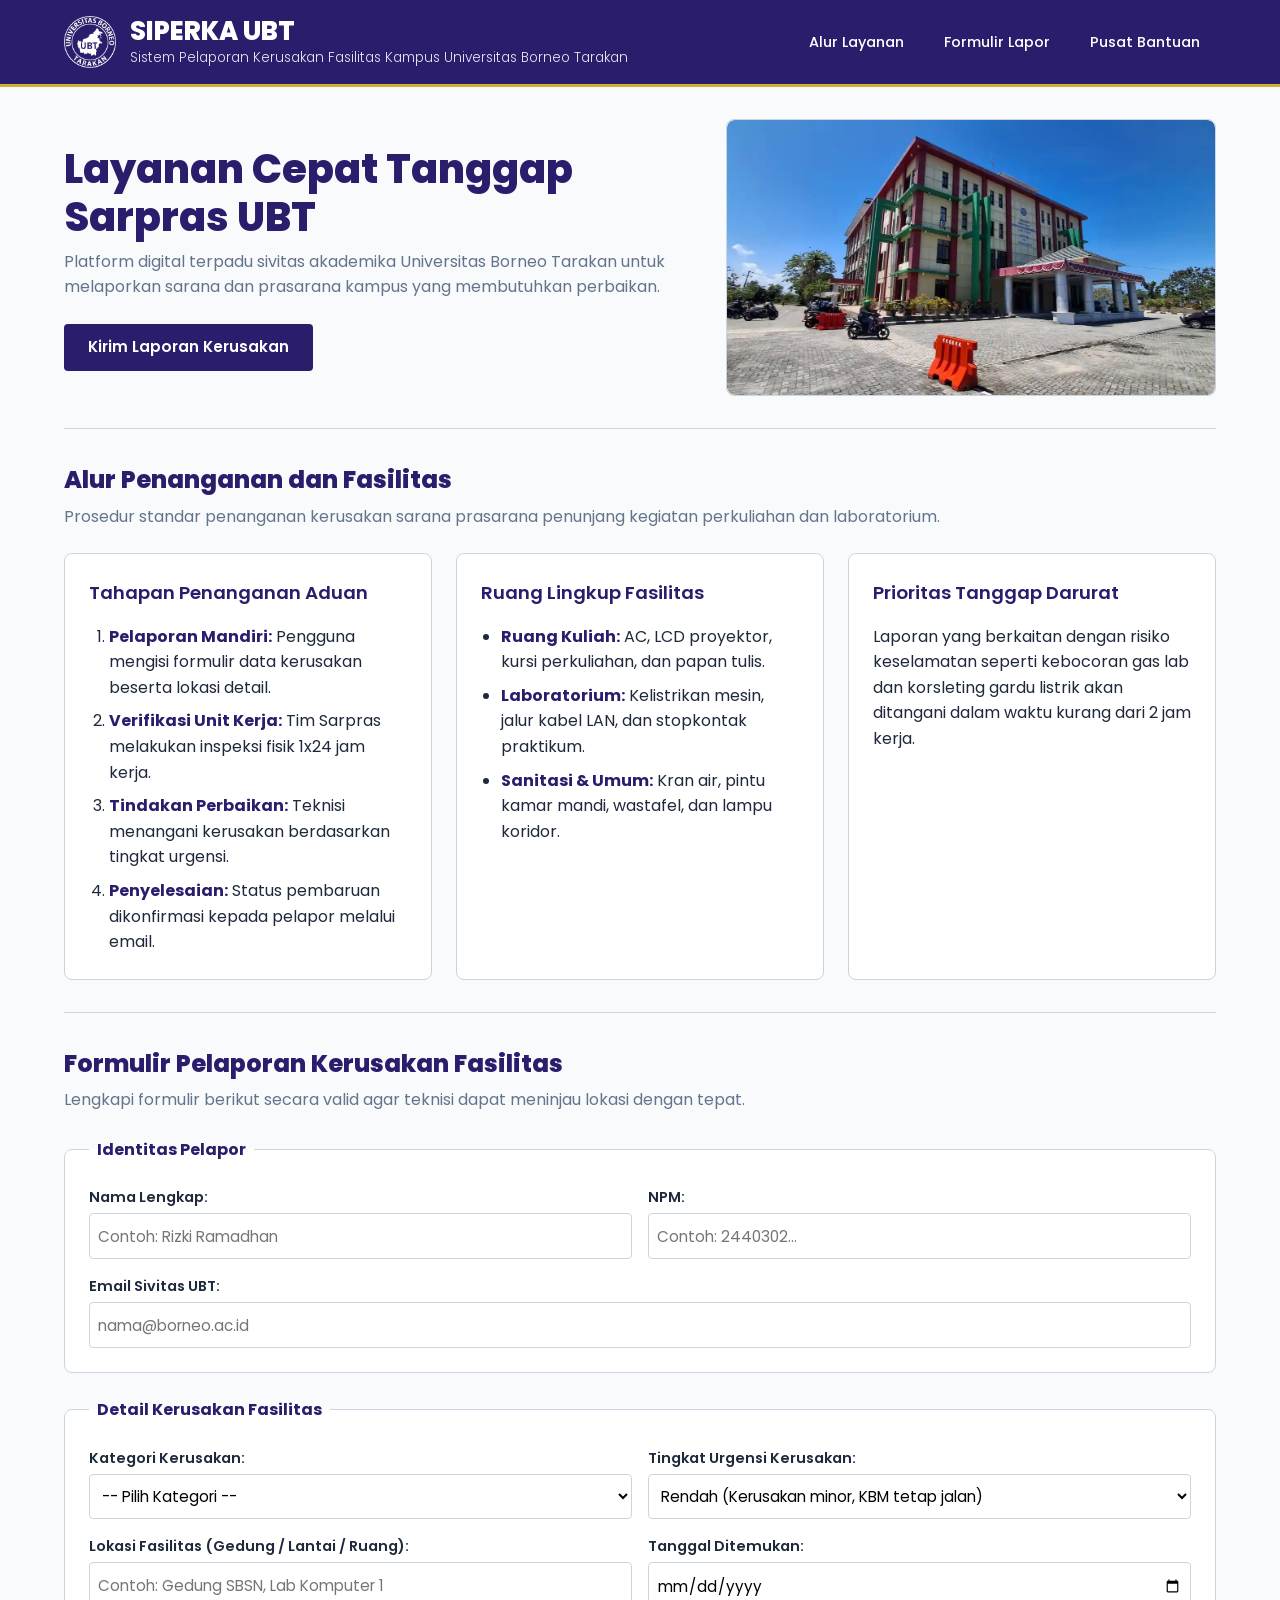
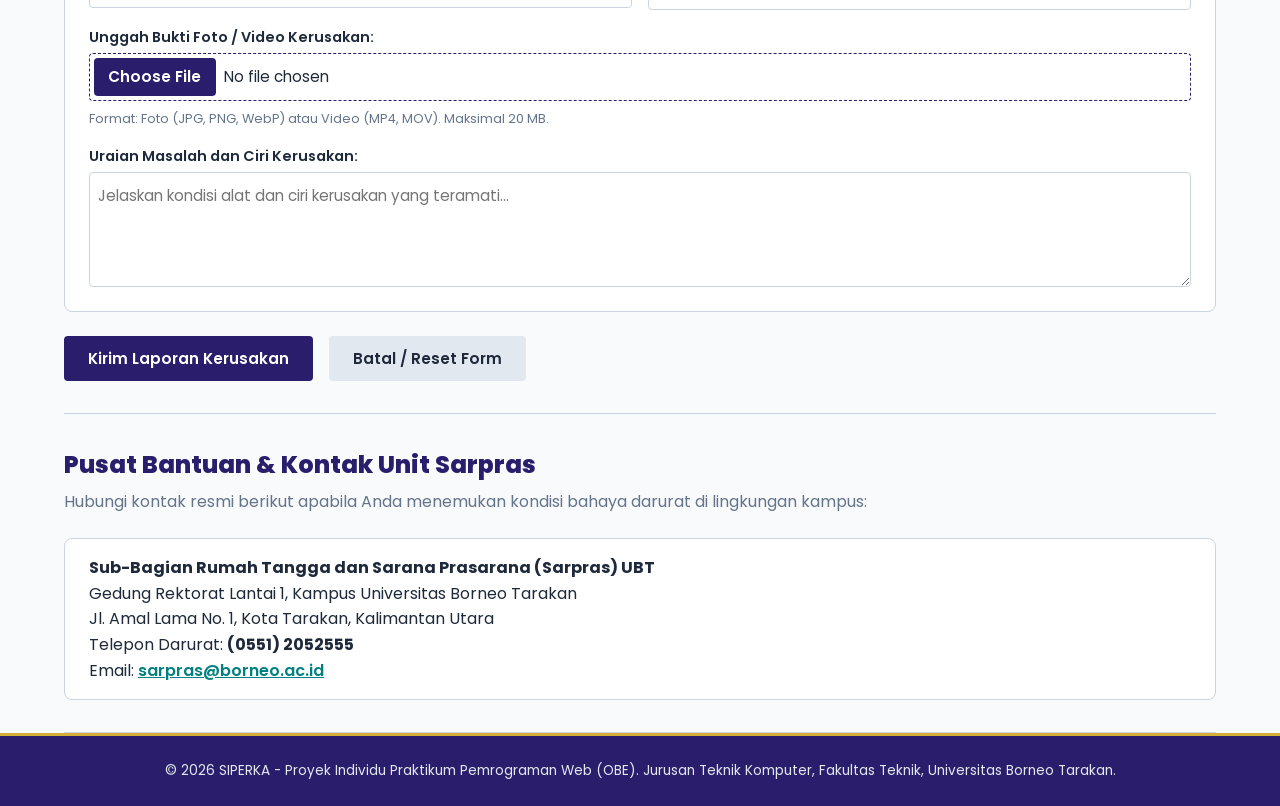
==== commit 525b4b2b: "pengerjaan langkah pratikum dan latihan modul 3" ====
--- a/index.html
+++ b/index.html
@@ -9,6 +9,8 @@
 <link rel="preconnect" href="https://fonts.gstatic.com" crossorigin>
 <link href="https://fonts.googleapis.com/css2?family=Poppins:wght@300;400;500;600;700;800&display=swap" rel="stylesheet">
 <link rel="stylesheet" href="styles.css">
+<script type="module" src="js/app.js"></script>
+
 </head>
 <body>
 
@@ -17,8 +19,11 @@
 <header class="site-header">
     <div class="container header-container">
     <div class="header-brand">
-        <h1>SIPERKA UBT</h1>
-        <p class="tagline">Sistem Pelaporan Kerusakan Fasilitas Kampus Universitas Borneo Tarakan</p>
+        <img src="LOGO-UNIVERSITAS-BORNEO-TARAKAN-UBT-PUTIH-scaled.webp" alt="Logo Universitas Borneo Tarakan" class="brand-logo">
+        <div class="brand-text">
+            <h1>SIPERKA UBT</h1>
+            <p class="tagline">Sistem Pelaporan Kerusakan Fasilitas Kampus Universitas Borneo Tarakan</p>
+        </div>
     </div>
 
     <nav aria-label="Navigasi Utama" class="main-nav">
--- a/styles.css
+++ b/styles.css
@@ -88,6 +88,23 @@
 align-items: flex-start;
 }
 
+.header-brand {
+display: flex;
+align-items: center;
+gap: 0.875rem;
+}
+
+.brand-logo {
+width: 52px;
+height: 52px;
+object-fit: contain;
+}
+
+.brand-text {
+display: flex;
+flex-direction: column;
+}
+
 .header-brand h1 {
 font-size: 1.6rem;
 color: var(--color-white);
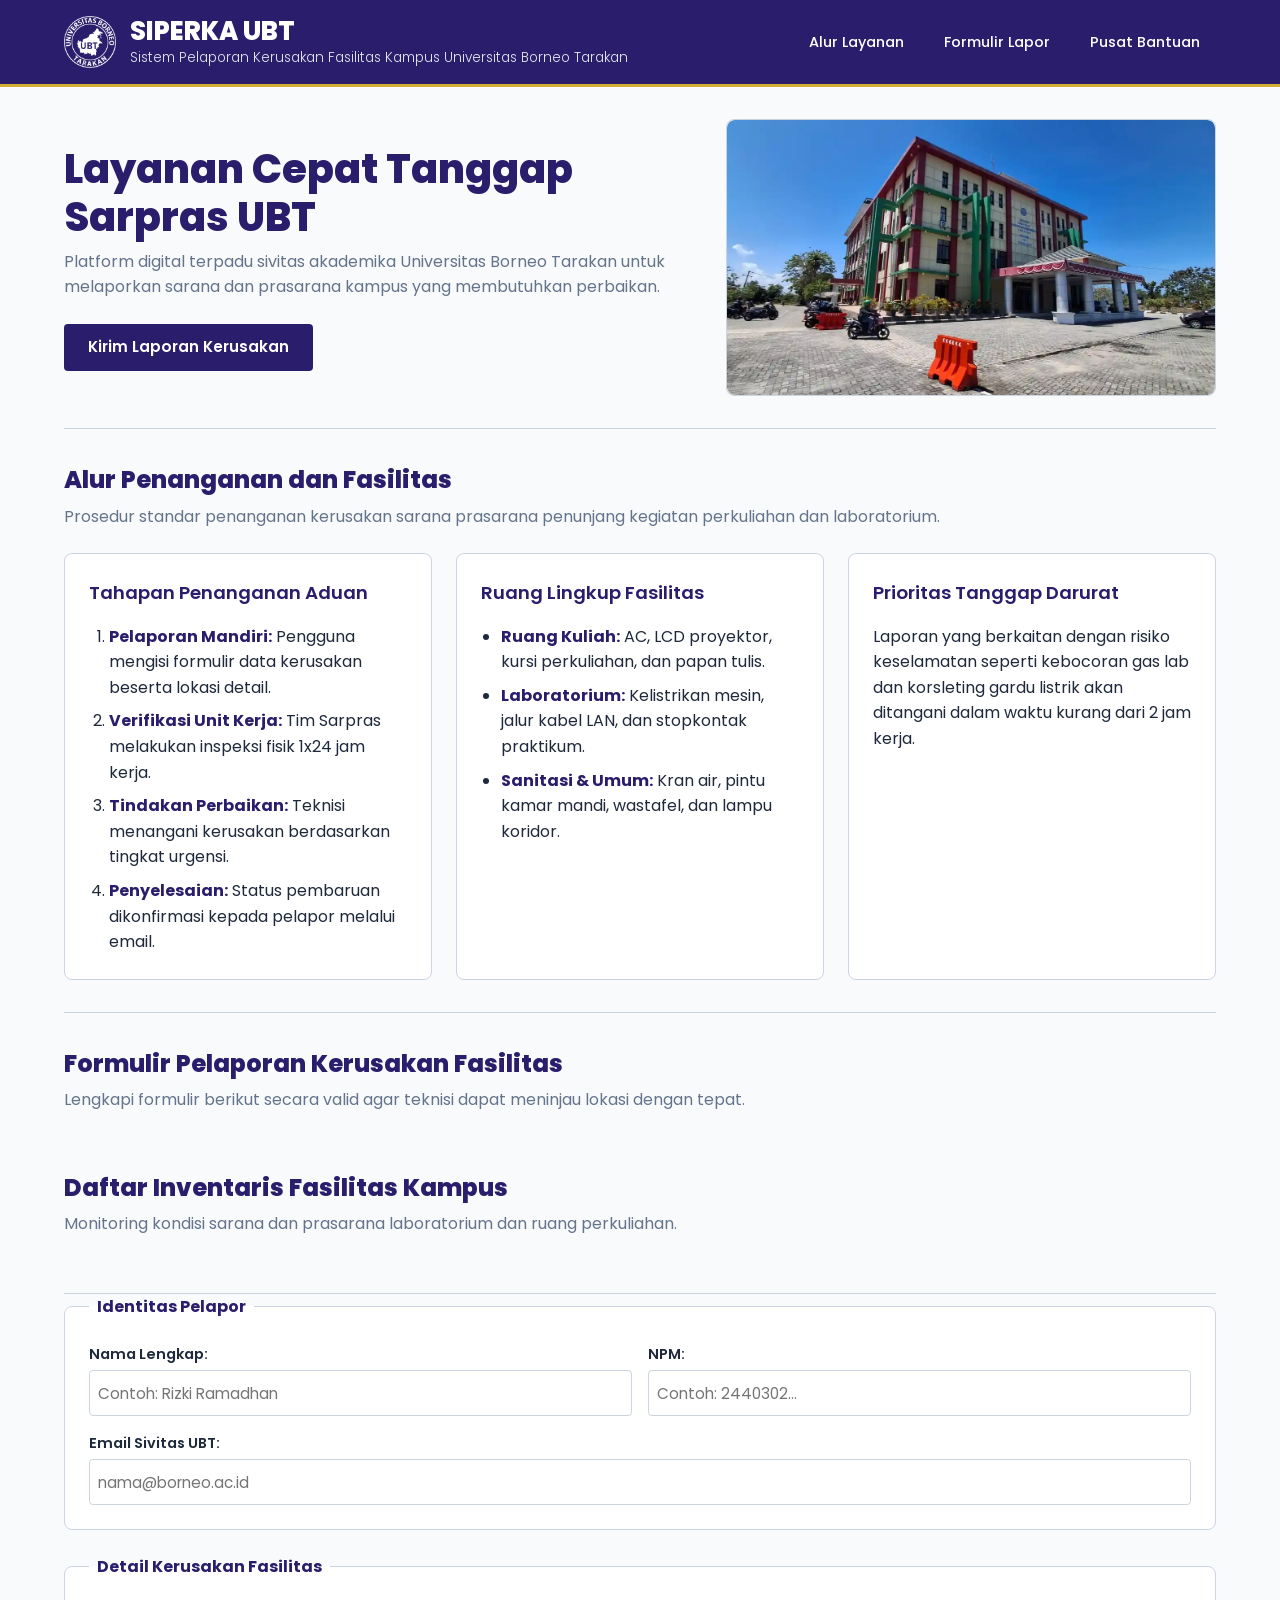
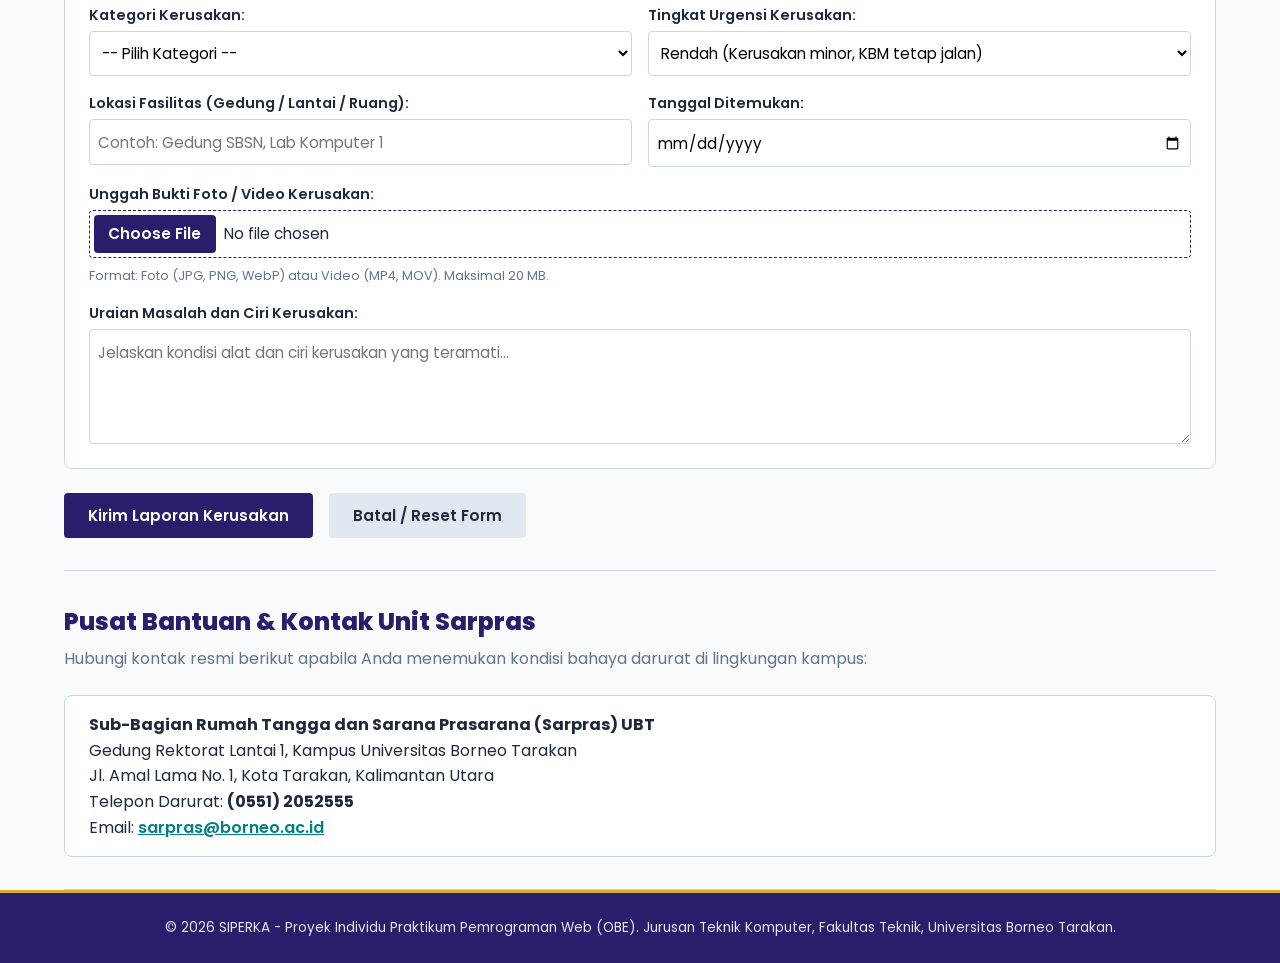
==== commit db4462c6: "awal modul 4" ====
--- a/index.html
+++ b/index.html
@@ -87,6 +87,15 @@
         <h2>Formulir Pelaporan Kerusakan Fasilitas</h2>
         <p>Lengkapi formulir berikut secara valid agar teknisi dapat meninjau lokasi dengan tepat.</p>
     </div>
+
+    <section id="inventaris-kampus" class="section-block">
+    <div class="section-header">
+        <h2>Daftar Inventaris Fasilitas Kampus</h2>
+        <p>Monitoring kondisi sarana dan prasarana laboratorium dan ruang perkuliahan.</p>
+    </div>
+    
+    <div id="daftar-alat" class="cards-grid"></div>
+    </section>
 
     <form action="#" method="post" enctype="multipart/form-data" class="lapor-form">
         <fieldset>
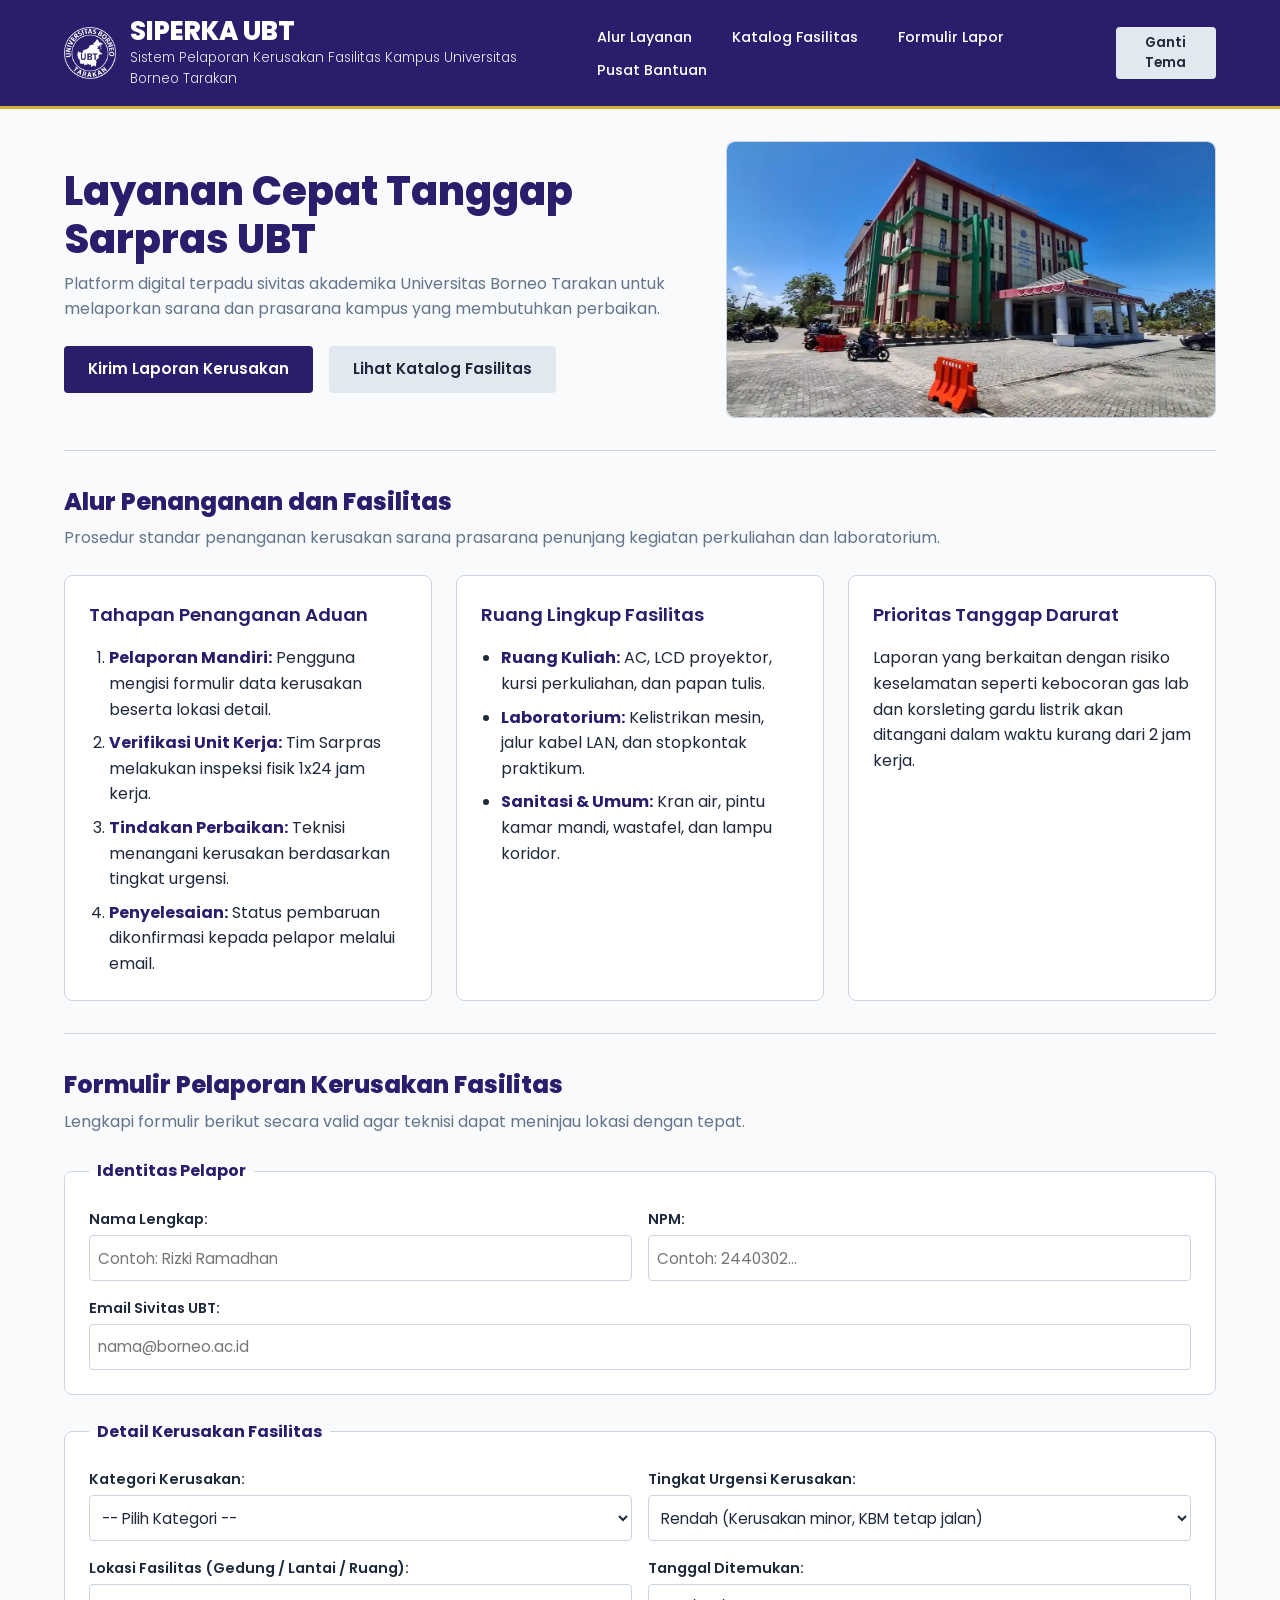
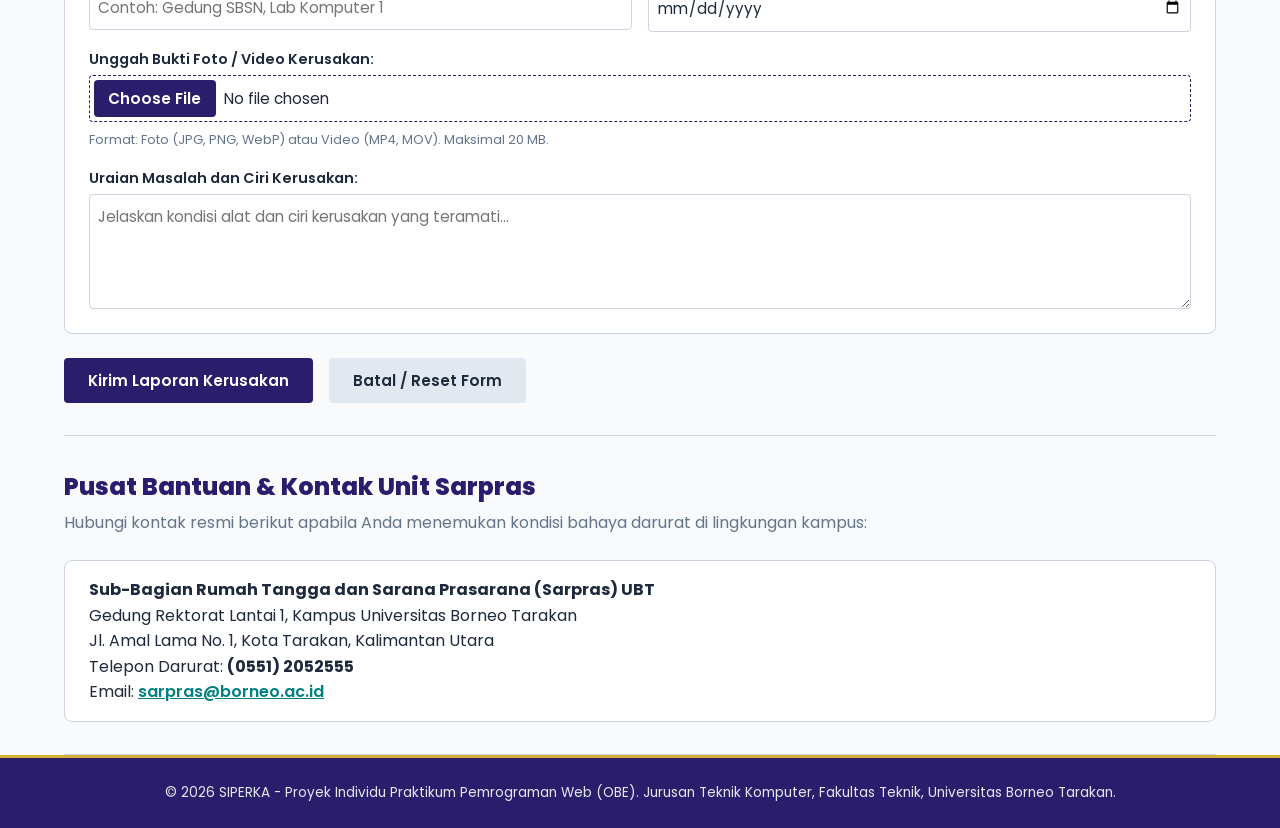
==== commit c0adcdb5: "keren" ====
--- a/index.html
+++ b/index.html
@@ -10,7 +10,6 @@
 <link href="https://fonts.googleapis.com/css2?family=Poppins:wght@300;400;500;600;700;800&display=swap" rel="stylesheet">
 <link rel="stylesheet" href="styles.css">
 <script type="module" src="js/app.js"></script>
-
 </head>
 <body>
 
@@ -26,13 +25,17 @@
         </div>
     </div>
 
-    <nav aria-label="Navigasi Utama" class="main-nav">
-        <ul>
-        <li><a href="#alur-layanan">Alur Layanan</a></li>
-        <li><a href="#form-lapor">Formulir Lapor</a></li>
-        <li><a href="#bantuan">Pusat Bantuan</a></li>
-        </ul>
-    </nav>
+    <div class="header-actions" style="display: flex; align-items: center; gap: 1rem;">
+        <nav aria-label="Navigasi Utama" class="main-nav">
+            <ul>
+            <li><a href="#alur-layanan">Alur Layanan</a></li>
+            <li><a href="inventaris.html">Katalog Fasilitas</a></li>
+            <li><a href="#form-lapor">Formulir Lapor</a></li>
+            <li><a href="#bantuan">Pusat Bantuan</a></li>
+            </ul>
+        </nav>
+        <button id="theme-button" type="button" class="btn btn-secondary" style="padding: 0.4rem 0.8rem; font-size: 0.85rem;">Ganti Tema</button>
+    </div>
     </div>
 </header>
 
@@ -42,7 +45,10 @@
     <div class="hero-text">
         <h2 class="hero-heading">Layanan Cepat Tanggap Sarpras UBT</h2>
         <p class="hero-desc">Platform digital terpadu sivitas akademika Universitas Borneo Tarakan untuk melaporkan sarana dan prasarana kampus yang membutuhkan perbaikan.</p>
-        <a href="#form-lapor" class="btn btn-primary">Kirim Laporan Kerusakan</a>
+        <div style="display: flex; gap: 1rem; flex-wrap: wrap;">
+            <a href="#form-lapor" class="btn btn-primary">Kirim Laporan Kerusakan</a>
+            <a href="inventaris.html" class="btn btn-secondary">Lihat Katalog Fasilitas</a>
+        </div>
     </div>
     <figure class="hero-media-box">
         <img src="Kampus-UBT-Pantai-Amal-17062026.webp" alt="Gedung Kampus Universitas Borneo Tarakan" class="hero-img">
@@ -87,15 +93,6 @@
         <h2>Formulir Pelaporan Kerusakan Fasilitas</h2>
         <p>Lengkapi formulir berikut secara valid agar teknisi dapat meninjau lokasi dengan tepat.</p>
     </div>
-
-    <section id="inventaris-kampus" class="section-block">
-    <div class="section-header">
-        <h2>Daftar Inventaris Fasilitas Kampus</h2>
-        <p>Monitoring kondisi sarana dan prasarana laboratorium dan ruang perkuliahan.</p>
-    </div>
-    
-    <div id="daftar-alat" class="cards-grid"></div>
-    </section>
 
     <form action="#" method="post" enctype="multipart/form-data" class="lapor-form">
         <fieldset>
--- a/styles.css
+++ b/styles.css
@@ -134,9 +134,11 @@
 transition: background-color 0.2s, color 0.2s;
 }
 
-.main-nav a:hover {
+.main-nav a:hover,
+.main-nav a.active {
 background-color: var(--color-gold);
 color: var(--color-primary);
+font-weight: 700;
 }
 
 .hero-showcase {
@@ -251,7 +253,9 @@
 
 .form-group input,
 .form-group select,
-.form-group textarea {
+.form-group textarea,
+#input-cari,
+#pilih-limit {
 width: 100%;
 padding: 0.65rem var(--space-sm);
 border: 1px solid var(--color-border);
@@ -259,6 +263,7 @@
 font-size: 0.95rem;
 background-color: #ffffff;
 font-family: inherit;
+color: var(--color-text);
 }
 
 input[type="file"] {
@@ -368,6 +373,125 @@
 outline-offset: 2px;
 }
 
+.siperka-table {
+width: 100%;
+border-collapse: collapse;
+background-color: var(--color-white);
+border-radius: var(--radius);
+overflow: hidden;
+border: 1px solid var(--color-border);
+font-size: 0.9rem;
+}
+
+.siperka-table th,
+.siperka-table td {
+padding: 0.75rem 1rem;
+text-align: left;
+border-bottom: 1px solid var(--color-border);
+}
+
+.siperka-table th {
+background-color: var(--color-primary);
+color: var(--color-white);
+font-weight: 600;
+text-transform: uppercase;
+font-size: 0.8rem;
+letter-spacing: 0.5px;
+}
+
+.siperka-table tbody tr:hover {
+background-color: rgba(42, 30, 108, 0.04);
+}
+
+.badge {
+display: inline-block;
+padding: 0.2rem 0.6rem;
+font-size: 0.75rem;
+font-weight: 600;
+border-radius: var(--radius-sm);
+}
+
+.badge-baik {
+background-color: #dcfce7;
+color: #15803d;
+}
+
+.badge-cek {
+background-color: #fef3c7;
+color: #b45309;
+}
+
+[data-theme="dark"] {
+--color-primary: #1e1b4b;
+--color-bg: #0f172a;
+--color-text: #f1f5f9;
+--color-muted: #94a3b8;
+--color-border: #334155;
+--color-white: #1e293b;
+}
+
+[data-theme="dark"] body {
+background-color: var(--color-bg);
+color: var(--color-text);
+}
+
+[data-theme="dark"] h1,
+[data-theme="dark"] h2,
+[data-theme="dark"] h3 {
+color: #f8fafc;
+}
+
+[data-theme="dark"] .card,
+[data-theme="dark"] .lapor-form fieldset,
+[data-theme="dark"] .contact-box,
+[data-theme="dark"] .siperka-table {
+background-color: var(--color-white);
+border-color: var(--color-border);
+}
+
+[data-theme="dark"] .form-group input,
+[data-theme="dark"] .form-group select,
+[data-theme="dark"] .form-group textarea,
+[data-theme="dark"] #input-cari,
+[data-theme="dark"] #pilih-limit {
+background-color: #0f172a;
+color: #f1f5f9;
+border-color: #334155;
+}
+
+[data-theme="dark"] .btn-secondary {
+background-color: #334155;
+color: #f1f5f9;
+}
+
+[data-theme="dark"] .btn-secondary:hover {
+background-color: #475569;
+}
+
+[data-theme="dark"] .siperka-table th {
+background-color: #0f172a;
+color: #f8fafc;
+}
+
+[data-theme="dark"] .siperka-table td {
+border-bottom-color: #334155;
+color: #f1f5f9;
+}
+
+[data-theme="dark"] .siperka-table tbody tr:hover {
+background-color: rgba(255, 255, 255, 0.05);
+}
+
+[data-theme="dark"] .badge-baik {
+background-color: #064e3b;
+color: #a7f3d0;
+}
+
+[data-theme="dark"] .badge-cek {
+background-color: #78350f;
+color: #fde68a;
+}
+
 @media (min-width: 48rem) {
 .header-container {
     flex-direction: row;
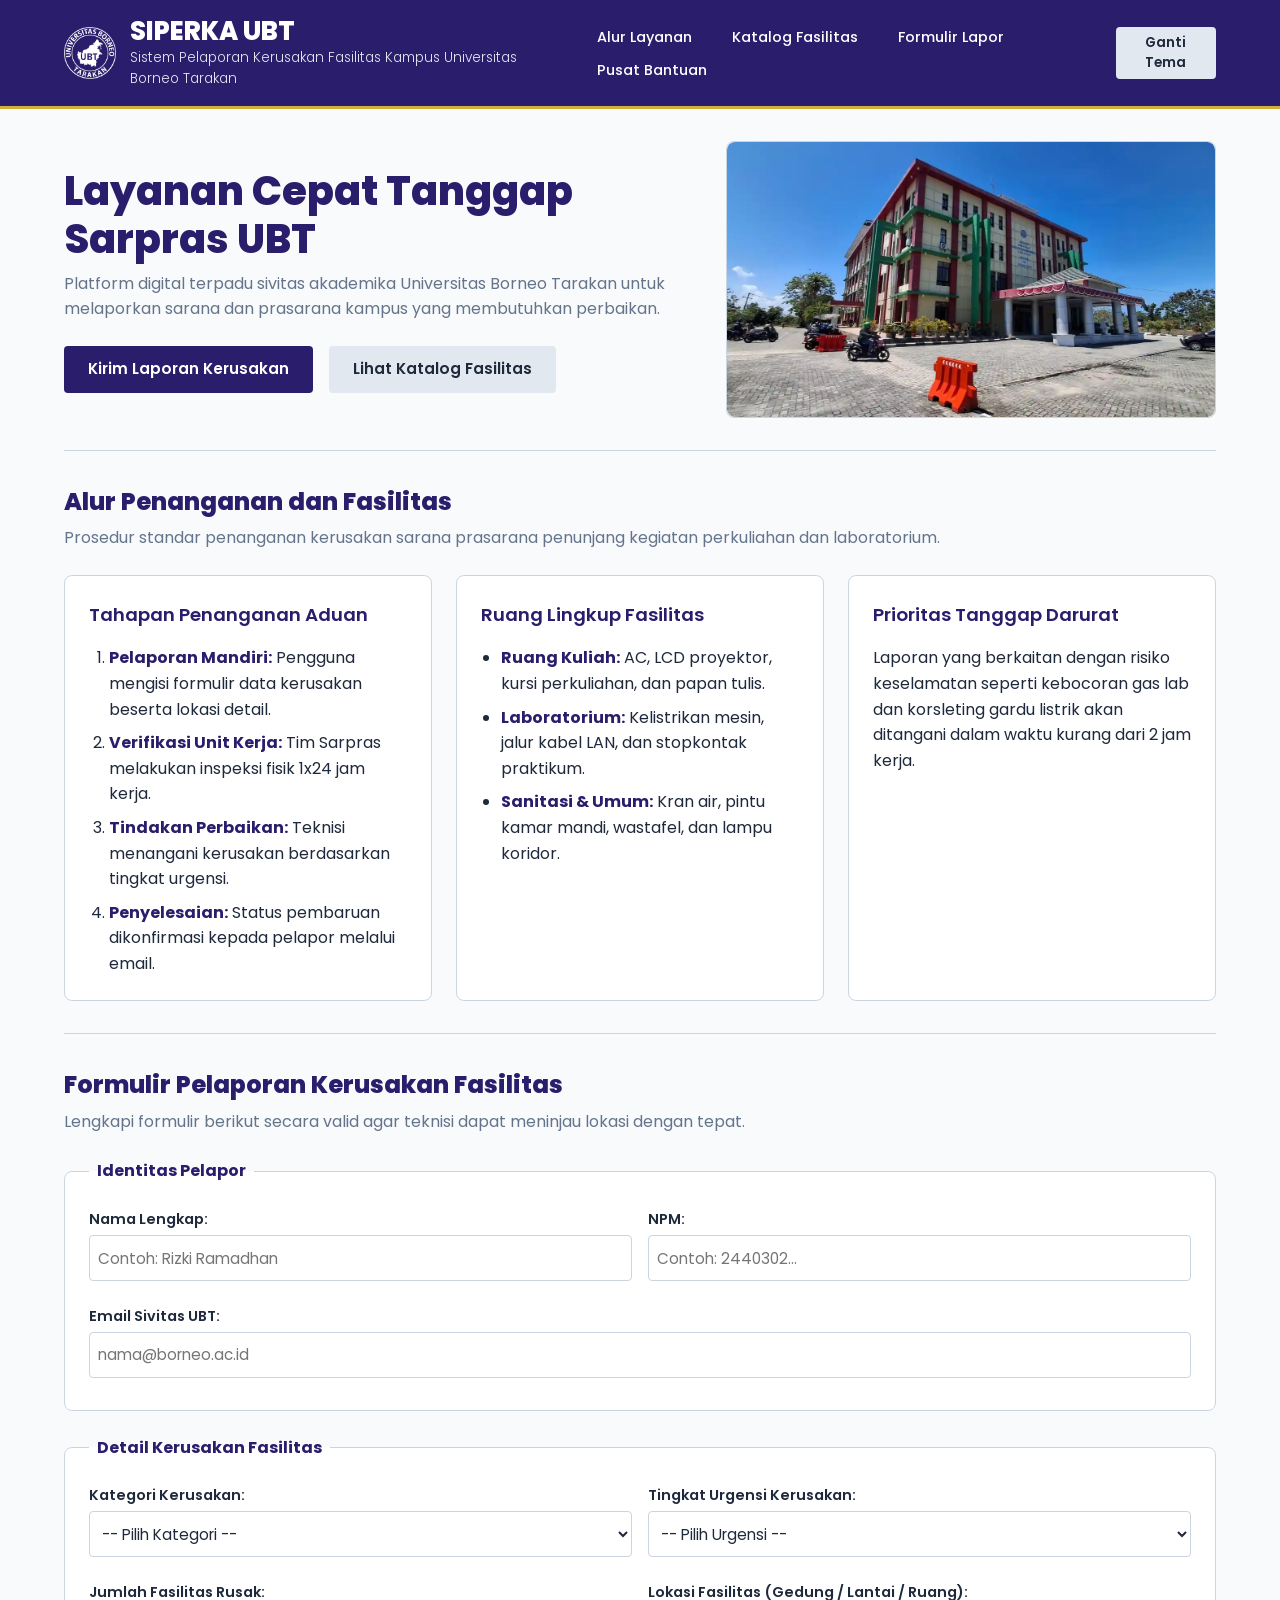
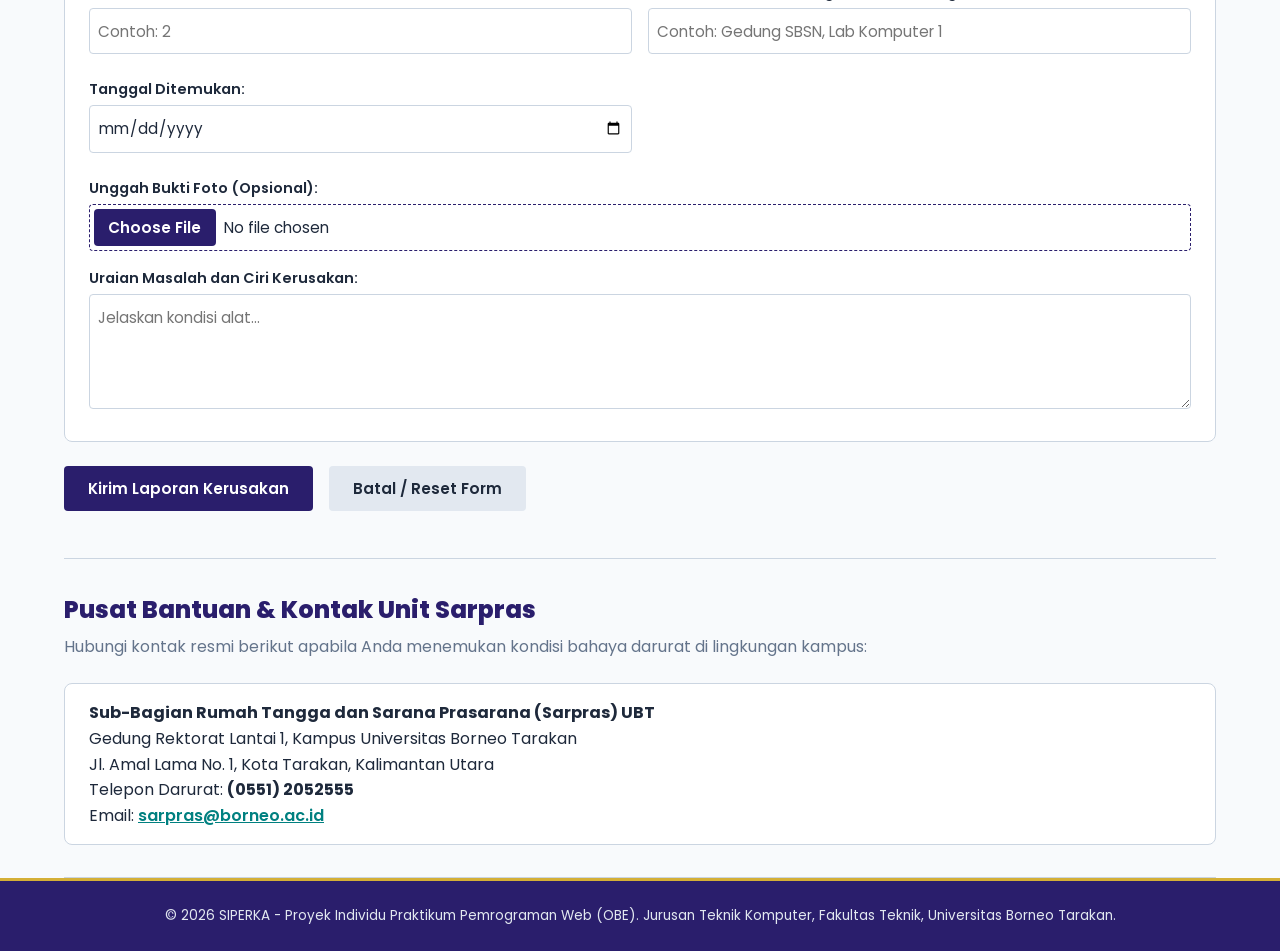
==== commit 7db2c99f: "modul 6" ====
--- a/index.html
+++ b/index.html
@@ -94,23 +94,26 @@
         <p>Lengkapi formulir berikut secara valid agar teknisi dapat meninjau lokasi dengan tepat.</p>
     </div>
 
-    <form action="#" method="post" enctype="multipart/form-data" class="lapor-form">
+<form id="lapor-form" action="#" method="post" enctype="multipart/form-data" class="lapor-form" novalidate>
         <fieldset>
         <legend>Identitas Pelapor</legend>
         <div class="form-grid">
             <div class="form-group">
             <label for="nama-pelapor">Nama Lengkap:</label>
-            <input type="text" id="nama-pelapor" name="nama_pelapor" placeholder="Contoh: Rizki Ramadhan" required>
+            <input type="text" id="nama-pelapor" name="nama_pelapor" placeholder="Contoh: Rizki Ramadhan" required minlength="3">
+            <span class="error-message" id="error-nama_pelapor" aria-live="polite"></span>
             </div>
 
             <div class="form-group">
             <label for="identitas-nomor">NPM:</label>
             <input type="text" id="identitas-nomor" name="identitas_nomor" placeholder="Contoh: 2440302..." required>
+            <span class="error-message" id="error-identitas_nomor" aria-live="polite"></span>
             </div>
 
             <div class="form-group form-span-full">
             <label for="email-pelapor">Email Sivitas UBT:</label>
             <input type="email" id="email-pelapor" name="email_pelapor" placeholder="nama@borneo.ac.id" required>
+            <span class="error-message" id="error-email_pelapor" aria-live="polite"></span>
             </div>
         </div>
         </fieldset>
@@ -128,36 +131,47 @@
                 <option value="sanitasi">Sanitasi & Plumbing (Toilet / Air)</option>
                 <option value="jaringan">Infrastruktur Komputer / Jaringan</option>
             </select>
+            <span class="error-message" id="error-kategori_fasilitas" aria-live="polite"></span>
             </div>
 
             <div class="form-group">
             <label for="tingkat-urgensi">Tingkat Urgensi Kerusakan:</label>
             <select id="tingkat-urgensi" name="tingkat_urgensi" required>
+                <option value="">-- Pilih Urgensi --</option>
                 <option value="rendah">Rendah (Kerusakan minor, KBM tetap jalan)</option>
                 <option value="sedang">Sedang (Sebagian aktivitas perkuliahan terhambat)</option>
                 <option value="tinggi">Tinggi (Kritis, fasilitas tidak dapat dipakai)</option>
             </select>
+            <span class="error-message" id="error-tingkat_urgensi" aria-live="polite"></span>
+            </div>
+
+            <div class="form-group">
+            <label for="jumlah-fasilitas">Jumlah Fasilitas Rusak:</label>
+            <input type="number" id="jumlah-fasilitas" name="jumlah_fasilitas" placeholder="Contoh: 2" required min="1">
+            <span class="error-message" id="error-jumlah_fasilitas" aria-live="polite"></span>
             </div>
 
             <div class="form-group">
             <label for="lokasi-gedung">Lokasi Fasilitas (Gedung / Lantai / Ruang):</label>
             <input type="text" id="lokasi-gedung" name="lokasi_gedung" placeholder="Contoh: Gedung SBSN, Lab Komputer 1" required>
+            <span class="error-message" id="error-lokasi_gedung" aria-live="polite"></span>
             </div>
 
             <div class="form-group">
             <label for="tanggal-ditemukan">Tanggal Ditemukan:</label>
             <input type="date" id="tanggal-ditemukan" name="tanggal_ditemukan" required>
+            <span class="error-message" id="error-tanggal_ditemukan" aria-live="polite"></span>
             </div>
 
             <div class="form-group form-span-full">
-            <label for="bukti-kerusakan">Unggah Bukti Foto / Video Kerusakan:</label>
-            <input type="file" id="bukti-kerusakan" name="bukti_kerusakan" accept="image/*,video/*" aria-describedby="petunjuk-file">
-            <small id="petunjuk-file" class="form-help">Format: Foto (JPG, PNG, WebP) atau Video (MP4, MOV). Maksimal 20 MB.</small>
+            <label for="bukti-kerusakan">Unggah Bukti Foto (Opsional):</label>
+            <input type="file" id="bukti-kerusakan" name="bukti_kerusakan" accept="image/*,video/*">
             </div>
 
             <div class="form-group form-span-full">
             <label for="deskripsi-laporan">Uraian Masalah dan Ciri Kerusakan:</label>
-            <textarea id="deskripsi-laporan" name="deskripsi_laporan" rows="4" placeholder="Jelaskan kondisi alat dan ciri kerusakan yang teramati..." required></textarea>
+            <textarea id="deskripsi-laporan" name="deskripsi_laporan" rows="4" placeholder="Jelaskan kondisi alat..." required></textarea>
+            <span class="error-message" id="error-deskripsi_laporan" aria-live="polite"></span>
             </div>
         </div>
         </fieldset>
@@ -165,6 +179,13 @@
         <div class="form-actions">
         <button type="submit" class="btn btn-primary">Kirim Laporan Kerusakan</button>
         <button type="reset" class="btn btn-secondary">Batal / Reset Form</button>
+        </div>
+        
+        <!-- Status & Preview Area -->
+        <p id="form-status" style="margin-top: 15px; font-weight: 600;"></p>
+        <div id="preview-data" class="preview-area" style="display: none; margin-top: 20px; padding: 15px; border: 1px solid var(--color-border); border-radius: var(--radius); background-color: var(--color-bg);">
+            <h3 style="margin-bottom: 10px;">Pratinjau Data Laporan</h3>
+            <ul id="preview-list" style="list-style: none; padding-left: 0;"></ul>
         </div>
     </form>
     </section>
--- a/styles.css
+++ b/styles.css
@@ -517,4 +517,32 @@
 .cards-grid {
     grid-template-columns: repeat(3, 1fr);
 }
+}
+/* Styling Validasi Modul 6 */
+.error-message {
+    color: #dc2626;
+    font-size: 0.85rem;
+    font-weight: 500;
+    margin-top: 0.25rem;
+}
+
+[aria-invalid="true"] {
+    border-color: #dc2626 !important;
+    background-color: #fef2f2 !important;
+    outline-color: #dc2626 !important;
+}
+
+[data-theme="dark"] .error-message {
+    color: #f87171;
+}
+
+[data-theme="dark"] [aria-invalid="true"] {
+    background-color: rgba(220, 38, 38, 0.1) !important;
+    border-color: #f87171 !important;
+}
+
+#preview-list li {
+    padding: 5px 0;
+    border-bottom: 1px dashed var(--color-border);
+    font-size: 0.95rem;
 }
